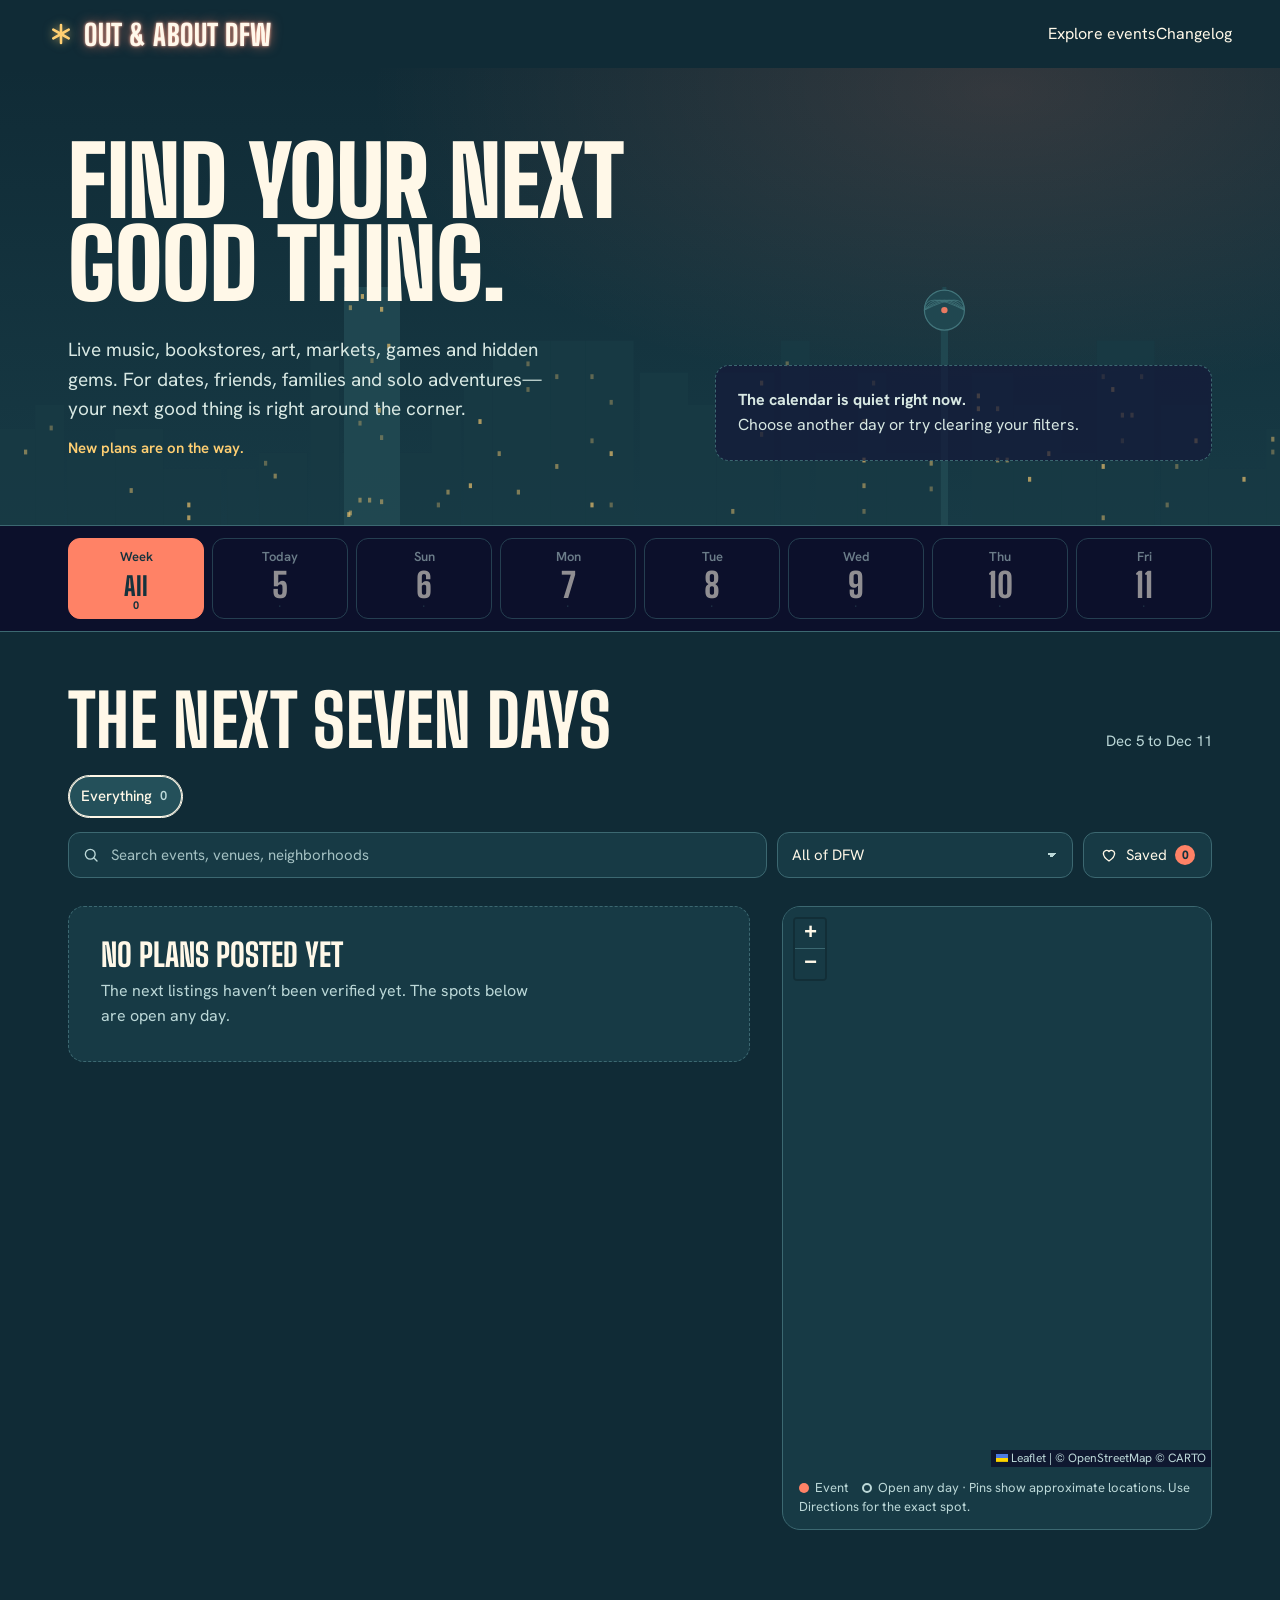
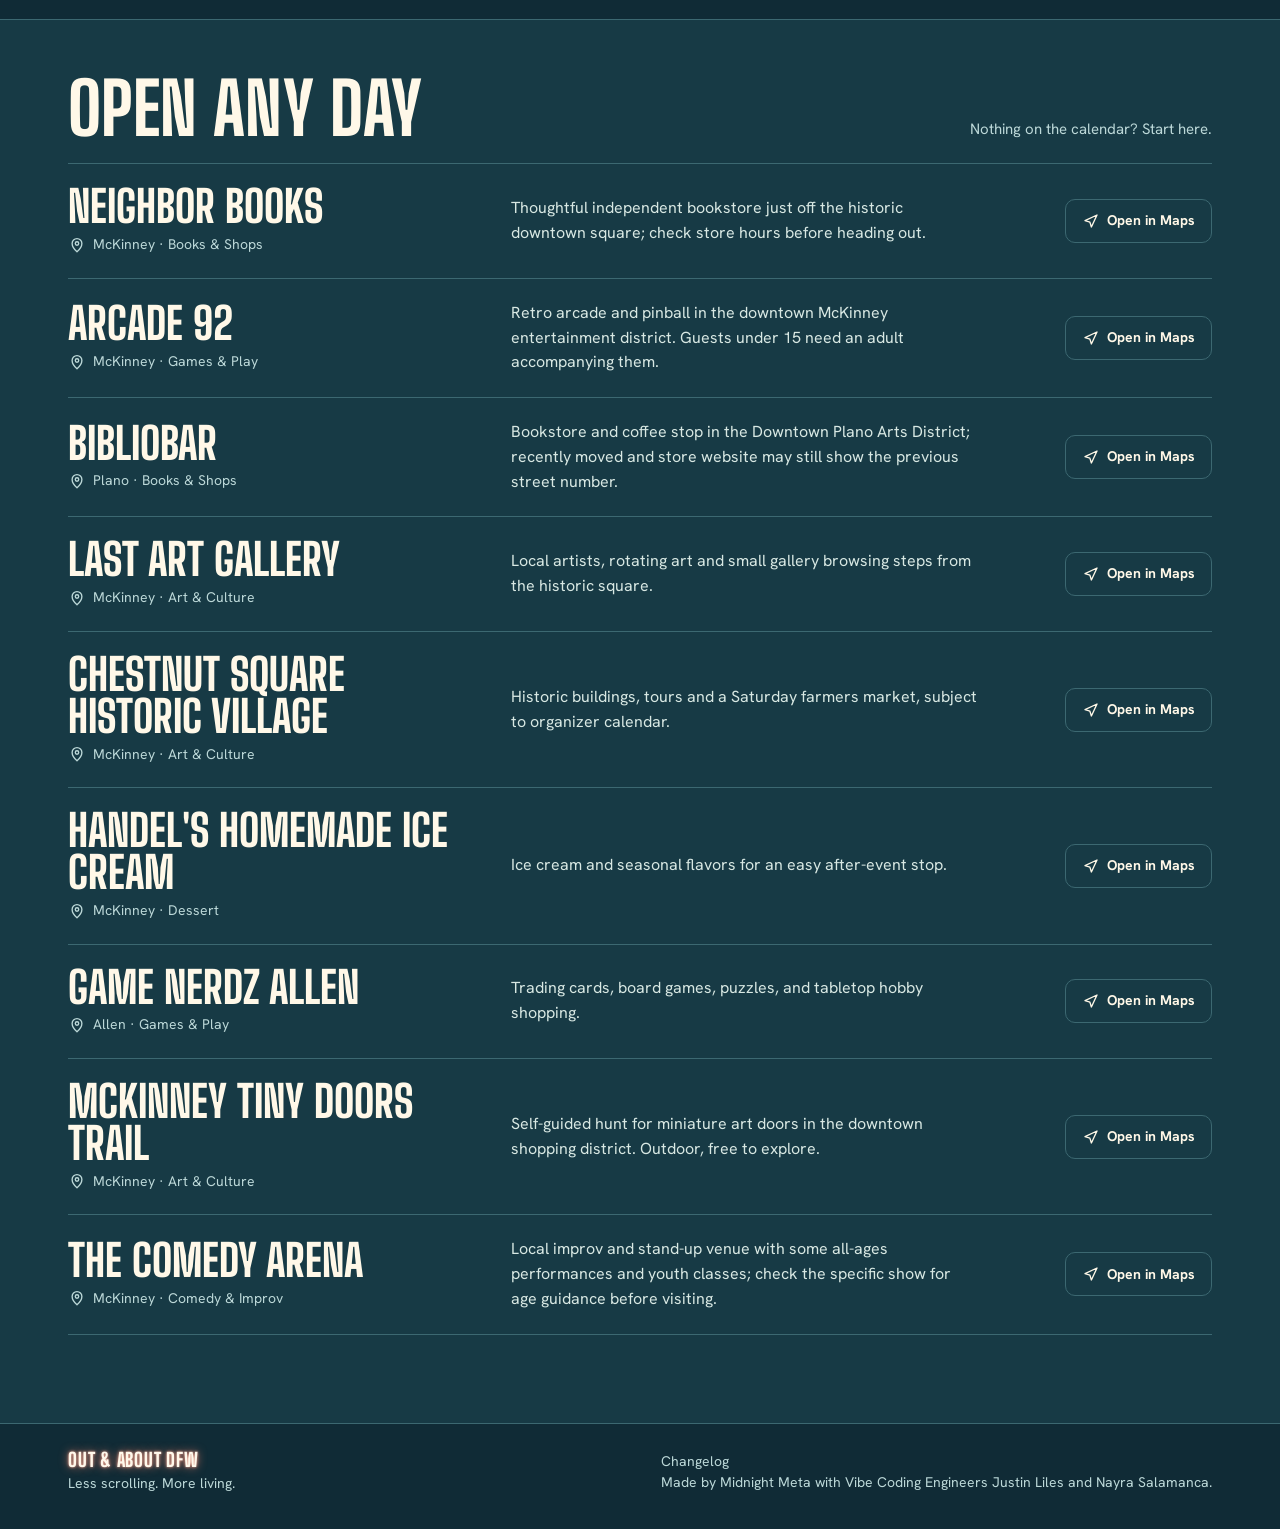
==== index.html @ 2dd5cddd "Add Changelog navigation and Midnight Meta team credits to homepage" ====
<!doctype html>
<html lang="en">
<head>
  <meta charset="utf-8">
  <meta name="viewport" content="width=device-width,initial-scale=1">
  <meta name="theme-color" content="#102B36">
  <title>Out & About DFW | Find your next good thing</title>
  <meta name="description" content="Explore live music, local art, bookstores, markets, games, festivals and hidden gems across Dallas–Fort Worth. Good plans for friends, families, couples and curious explorers.">
  <link rel="canonical" href="https://dfwdaily.midnightmeta.dev/">
  <meta property="og:type" content="website">
  <meta property="og:url" content="https://dfwdaily.midnightmeta.dev/">
  <meta property="og:title" content="Out & About DFW">
  <meta property="og:description" content="Find your next good thing. Curated local events, art, markets, music and places to explore across DFW.">
  <link rel="icon" href="assets/favicon.svg" type="image/svg+xml">
  <link rel="preload" href="fonts/big-shoulders-display-latin-wght-normal.woff2" as="font" type="font/woff2" crossorigin>
  <link rel="preload" href="fonts/hanken-grotesk-latin-wght-normal.woff2" as="font" type="font/woff2" crossorigin>
  <link rel="stylesheet" href="vendor/leaflet/leaflet.css">
  <link rel="stylesheet" href="styles.css">
</head>
<body data-view="list">

<svg width="0" height="0" style="position:absolute" aria-hidden="true" focusable="false">
  <defs>
    <symbol id="i-pin" viewBox="0 0 24 24"><path d="M12 21s-6.5-5.6-6.5-11a6.5 6.5 0 0 1 13 0c0 5.4-6.5 11-6.5 11z"/><circle cx="12" cy="10" r="2.3"/></symbol>
    <symbol id="i-clock" viewBox="0 0 24 24"><circle cx="12" cy="12" r="9"/><path d="M12 7v5l3 2"/></symbol>
    <symbol id="i-ticket" viewBox="0 0 24 24"><path d="M4 7h16v3a2 2 0 0 0 0 4v3H4v-3a2 2 0 0 0 0-4z"/><path d="M14 7.5v1.5M14 11.2v1.6M14 15v1.5"/></symbol>
    <symbol id="i-heart" viewBox="0 0 24 24"><path d="M12 20s-7.5-4.6-7.5-10.2A4.3 4.3 0 0 1 12 7.3a4.3 4.3 0 0 1 7.5 2.5C19.5 15.4 12 20 12 20z"/></symbol>
    <symbol id="i-cal" viewBox="0 0 24 24"><rect x="4" y="5" width="16" height="15" rx="2"/><path d="M4 10h16M9 3v4M15 3v4M12 13v4M10 15h4"/></symbol>
    <symbol id="i-out" viewBox="0 0 24 24"><path d="M7 17 17 7M9 7h8v8"/></symbol>
    <symbol id="i-nav" viewBox="0 0 24 24"><path d="M4 11.5 20 4l-7.5 16-2-6.5z"/></symbol>
    <symbol id="i-search" viewBox="0 0 24 24"><circle cx="11" cy="11" r="6.5"/><path d="m16 16 4 4"/></symbol>
    <symbol id="i-map" viewBox="0 0 24 24"><path d="M9 4 3 6v14l6-2 6 2 6-2V4l-6 2zM9 4v14M15 6v14"/></symbol>
    <symbol id="i-list" viewBox="0 0 24 24"><path d="M9 6h11M9 12h11M9 18h11M4.5 6h.01M4.5 12h.01M4.5 18h.01"/></symbol>
  </defs>
</svg>

<a class="skip" href="#explore">Skip to events</a>

<header class="top">
  <a class="brand" href="#top" aria-label="Out & About DFW, home">
    <svg class="brandmark" viewBox="0 0 32 32" aria-hidden="true"><g stroke="currentColor" stroke-width="3.2" stroke-linecap="round"><line x1="16" y1="16" x2="16" y2="5"/><line x1="16" y1="16" x2="25.5" y2="21.5"/><line x1="16" y1="16" x2="6.5" y2="21.5"/><line x1="16" y1="16" x2="16" y2="27"/><line x1="16" y1="16" x2="25.5" y2="10.5"/><line x1="16" y1="16" x2="6.5" y2="10.5"/></g></svg>
    <span class="neon">Out & About DFW</span>
  </a>
  <nav class="site-nav" aria-label="Site navigation"><a href="/#explore">Explore events</a><a href="/changelog.html">Changelog</a></nav>
</header>

<main id="top">
  <section class="hero" aria-labelledby="hero-title">
    <div class="skyline" aria-hidden="true"></div>
    <div class="hero-inner">
      <div class="hero-copy">
        <h1 id="hero-title">Find your next<br>good thing.</h1>
        <p class="lede">Live music, bookstores, art, markets, games and hidden gems. For dates, friends, families and solo adventures—your next good thing is right around the corner.</p>
        <p class="pulse" id="pulse" aria-live="polite"></p>
      </div>
      <div class="hero-next" id="heroNext" aria-live="polite"></div>
    </div>
  </section>

  <section id="explore" class="explore" aria-labelledby="radar-title">
    <div class="daybar" role="group" aria-label="Choose a day">
      <div class="days" id="days"></div>
    </div>

    <div class="wrap">
      <div class="heading">
        <h2 id="radar-title">The next seven days</h2>
        <p class="range" id="period"></p>
      </div>

      <div class="filters">
        <div class="chips" id="chips" role="group" aria-label="Filter by type"></div>
        <div class="filterrow">
          <label class="field search">
            <svg class="ico" aria-hidden="true"><use href="#i-search"/></svg>
            <span class="sr">Search events</span>
            <input id="search" type="search" placeholder="Search events, venues, neighborhoods" autocomplete="off">
          </label>
          <label class="field">
            <span class="sr">Area</span>
            <select id="area"><option value="all">All of DFW</option></select>
          </label>
          <button id="savedToggle" class="toggle" type="button" aria-pressed="false">
            <svg class="ico" aria-hidden="true"><use href="#i-heart"/></svg>
            Saved <span id="savedCount" class="badge" hidden></span>
          </button>
          <div class="viewswitch" role="group" aria-label="View">
            <button id="viewList" type="button" aria-pressed="true"><svg class="ico" aria-hidden="true"><use href="#i-list"/></svg>List</button>
            <button id="viewMap" type="button" aria-pressed="false"><svg class="ico" aria-hidden="true"><use href="#i-map"/></svg>Map</button>
          </div>
        </div>
      </div>

      <div class="layout">
        <div class="listcol">
          <p class="sr" id="count" role="status" aria-live="polite"></p>
          <div id="cards" class="cards" aria-busy="true">
            <div class="skeleton" aria-hidden="true"></div>
            <div class="skeleton" aria-hidden="true"></div>
            <div class="skeleton" aria-hidden="true"></div>
          </div>
          <div id="empty" class="empty" hidden></div>
        </div>

        <aside class="mapcol" id="mapPanel" aria-label="Map of event venues">
          <div class="mapcard">
            <div id="map" role="application" aria-label="Map of event venues. Event details are in the list."></div>
            <p class="mapnote"><span class="key key-event"></span>Event <span class="key key-place"></span>Open any day · Pins show approximate locations. Use Directions for the exact spot.</p>
          </div>
        </aside>
      </div>
    </div>
  </section>

  <section class="anytime" aria-labelledby="anytime-title">
    <div class="wrap">
      <div class="heading">
        <h2 id="anytime-title">Open any day</h2>
        <p class="range">Nothing on the calendar? Start here.</p>
      </div>
      <div id="places" class="places"></div>
    </div>
  </section>
</main>

<footer class="foot">
  <div class="wrap credit-footer">
    <div><a class="neon small" href="/">Out &amp; About DFW</a><p>Less scrolling. More living.</p></div>
    <div class="credit-links">
      <a href="/changelog.html">Changelog</a>
      <p>Made by <a href="https://midnightmeta.dev/" target="_blank" rel="noopener noreferrer">Midnight Meta</a> with Vibe Coding Engineers <a href="https://justinliles.com/" target="_blank" rel="noopener noreferrer">Justin Liles</a> and <a href="https://nayrasalamanca.com/" target="_blank" rel="noopener noreferrer">Nayra Salamanca</a>.</p>
    </div>
  </div>
</footer>

<noscript><p class="noscript">Out & About DFW needs JavaScript to load the event list.</p></noscript>
<script src="vendor/leaflet/leaflet.js"></script>
<script src="app.js"></script>
</body>
</html>
---- vendor/leaflet/leaflet.css ----
/* required styles */

.leaflet-pane,
.leaflet-tile,
.leaflet-marker-icon,
.leaflet-marker-shadow,
.leaflet-tile-container,
.leaflet-pane > svg,
.leaflet-pane > canvas,
.leaflet-zoom-box,
.leaflet-image-layer,
.leaflet-layer {
	position: absolute;
	left: 0;
	top: 0;
	}
.leaflet-container {
	overflow: hidden;
	}
.leaflet-tile,
.leaflet-marker-icon,
.leaflet-marker-shadow {
	-webkit-user-select: none;
	   -moz-user-select: none;
	        user-select: none;
	  -webkit-user-drag: none;
	}
/* Prevents IE11 from highlighting tiles in blue */
.leaflet-tile::selection {
	background: transparent;
}
/* Safari renders non-retina tile on retina better with this, but Chrome is worse */
.leaflet-safari .leaflet-tile {
	image-rendering: -webkit-optimize-contrast;
	}
/* hack that prevents hw layers "stretching" when loading new tiles */
.leaflet-safari .leaflet-tile-container {
	width: 1600px;
	height: 1600px;
	-webkit-transform-origin: 0 0;
	}
.leaflet-marker-icon,
.leaflet-marker-shadow {
	display: block;
	}
/* .leaflet-container svg: reset svg max-width decleration shipped in Joomla! (joomla.org) 3.x */
/* .leaflet-container img: map is broken in FF if you have max-width: 100% on tiles */
.leaflet-container .leaflet-overlay-pane svg {
	max-width: none !important;
	max-height: none !important;
	}
.leaflet-container .leaflet-marker-pane img,
.leaflet-container .leaflet-shadow-pane img,
.leaflet-container .leaflet-tile-pane img,
.leaflet-container img.leaflet-image-layer,
.leaflet-container .leaflet-tile {
	max-width: none !important;
	max-height: none !important;
	width: auto;
	padding: 0;
	}

.leaflet-container img.leaflet-tile {
	/* See: https://bugs.chromium.org/p/chromium/issues/detail?id=600120 */
	mix-blend-mode: plus-lighter;
}

.leaflet-container.leaflet-touch-zoom {
	-ms-touch-action: pan-x pan-y;
	touch-action: pan-x pan-y;
	}
.leaflet-container.leaflet-touch-drag {
	-ms-touch-action: pinch-zoom;
	/* Fallback for FF which doesn't support pinch-zoom */
	touch-action: none;
	touch-action: pinch-zoom;
}
.leaflet-container.leaflet-touch-drag.leaflet-touch-zoom {
	-ms-touch-action: none;
	touch-action: none;
}
.leaflet-container {
	-webkit-tap-highlight-color: transparent;
}
.leaflet-container a {
	-webkit-tap-highlight-color: rgba(51, 181, 229, 0.4);
}
.leaflet-tile {
	filter: inherit;
	visibility: hidden;
	}
.leaflet-tile-loaded {
	visibility: inherit;
	}
.leaflet-zoom-box {
	width: 0;
	height: 0;
	-moz-box-sizing: border-box;
	     box-sizing: border-box;
	z-index: 800;
	}
/* workaround for https://bugzilla.mozilla.org/show_bug.cgi?id=888319 */
.leaflet-overlay-pane svg {
	-moz-user-select: none;
	}

.leaflet-pane         { z-index: 400; }

.leaflet-tile-pane    { z-index: 200; }
.leaflet-overlay-pane { z-index: 400; }
.leaflet-shadow-pane  { z-index: 500; }
.leaflet-marker-pane  { z-index: 600; }
.leaflet-tooltip-pane   { z-index: 650; }
.leaflet-popup-pane   { z-index: 700; }

.leaflet-map-pane canvas { z-index: 100; }
.leaflet-map-pane svg    { z-index: 200; }

.leaflet-vml-shape {
	width: 1px;
	height: 1px;
	}
.lvml {
	behavior: url(#default#VML);
	display: inline-block;
	position: absolute;
	}


/* control positioning */

.leaflet-control {
	position: relative;
	z-index: 800;
	pointer-events: visiblePainted; /* IE 9-10 doesn't have auto */
	pointer-events: auto;
	}
.leaflet-top,
.leaflet-bottom {
	position: absolute;
	z-index: 1000;
	pointer-events: none;
	}
.leaflet-top {
	top: 0;
	}
.leaflet-right {
	right: 0;
	}
.leaflet-bottom {
	bottom: 0;
	}
.leaflet-left {
	left: 0;
	}
.leaflet-control {
	float: left;
	clear: both;
	}
.leaflet-right .leaflet-control {
	float: right;
	}
.leaflet-top .leaflet-control {
	margin-top: 10px;
	}
.leaflet-bottom .leaflet-control {
	margin-bottom: 10px;
	}
.leaflet-left .leaflet-control {
	margin-left: 10px;
	}
.leaflet-right .leaflet-control {
	margin-right: 10px;
	}


/* zoom and fade animations */

.leaflet-fade-anim .leaflet-popup {
	opacity: 0;
	-webkit-transition: opacity 0.2s linear;
	   -moz-transition: opacity 0.2s linear;
	        transition: opacity 0.2s linear;
	}
.leaflet-fade-anim .leaflet-map-pane .leaflet-popup {
	opacity: 1;
	}
.leaflet-zoom-animated {
	-webkit-transform-origin: 0 0;
	    -ms-transform-origin: 0 0;
	        transform-origin: 0 0;
	}
svg.leaflet-zoom-animated {
	will-change: transform;
}

.leaflet-zoom-anim .leaflet-zoom-animated {
	-webkit-transition: -webkit-transform 0.25s cubic-bezier(0,0,0.25,1);
	   -moz-transition:    -moz-transform 0.25s cubic-bezier(0,0,0.25,1);
	        transition:         transform 0.25s cubic-bezier(0,0,0.25,1);
	}
.leaflet-zoom-anim .leaflet-tile,
.leaflet-pan-anim .leaflet-tile {
	-webkit-transition: none;
	   -moz-transition: none;
	        transition: none;
	}

.leaflet-zoom-anim .leaflet-zoom-hide {
	visibility: hidden;
	}


/* cursors */

.leaflet-interactive {
	cursor: pointer;
	}
.leaflet-grab {
	cursor: -webkit-grab;
	cursor:    -moz-grab;
	cursor:         grab;
	}
.leaflet-crosshair,
.leaflet-crosshair .leaflet-interactive {
	cursor: crosshair;
	}
.leaflet-popup-pane,
.leaflet-control {
	cursor: auto;
	}
.leaflet-dragging .leaflet-grab,
.leaflet-dragging .leaflet-grab .leaflet-interactive,
.leaflet-dragging .leaflet-marker-draggable {
	cursor: move;
	cursor: -webkit-grabbing;
	cursor:    -moz-grabbing;
	cursor:         grabbing;
	}

/* marker & overlays interactivity */
.leaflet-marker-icon,
.leaflet-marker-shadow,
.leaflet-image-layer,
.leaflet-pane > svg path,
.leaflet-tile-container {
	pointer-events: none;
	}

.leaflet-marker-icon.leaflet-interactive,
.leaflet-image-layer.leaflet-interactive,
.leaflet-pane > svg path.leaflet-interactive,
svg.leaflet-image-layer.leaflet-interactive path {
	pointer-events: visiblePainted; /* IE 9-10 doesn't have auto */
	pointer-events: auto;
	}

/* visual tweaks */

.leaflet-container {
	background: #ddd;
	outline-offset: 1px;
	}
.leaflet-container a {
	color: #0078A8;
	}
.leaflet-zoom-box {
	border: 2px dotted #38f;
	background: rgba(255,255,255,0.5);
	}


/* general typography */
.leaflet-container {
	font-family: "Helvetica Neue", Arial, Helvetica, sans-serif;
	font-size: 12px;
	font-size: 0.75rem;
	line-height: 1.5;
	}


/* general toolbar styles */

.leaflet-bar {
	box-shadow: 0 1px 5px rgba(0,0,0,0.65);
	border-radius: 4px;
	}
.leaflet-bar a {
	background-color: #fff;
	border-bottom: 1px solid #ccc;
	width: 26px;
	height: 26px;
	line-height: 26px;
	display: block;
	text-align: center;
	text-decoration: none;
	color: black;
	}
.leaflet-bar a,
.leaflet-control-layers-toggle {
	background-position: 50% 50%;
	background-repeat: no-repeat;
	display: block;
	}
.leaflet-bar a:hover,
.leaflet-bar a:focus {
	background-color: #f4f4f4;
	}
.leaflet-bar a:first-child {
	border-top-left-radius: 4px;
	border-top-right-radius: 4px;
	}
.leaflet-bar a:last-child {
	border-bottom-left-radius: 4px;
	border-bottom-right-radius: 4px;
	border-bottom: none;
	}
.leaflet-bar a.leaflet-disabled {
	cursor: default;
	background-color: #f4f4f4;
	color: #bbb;
	}

.leaflet-touch .leaflet-bar a {
	width: 30px;
	height: 30px;
	line-height: 30px;
	}
.leaflet-touch .leaflet-bar a:first-child {
	border-top-left-radius: 2px;
	border-top-right-radius: 2px;
	}
.leaflet-touch .leaflet-bar a:last-child {
	border-bottom-left-radius: 2px;
	border-bottom-right-radius: 2px;
	}

/* zoom control */

.leaflet-control-zoom-in,
.leaflet-control-zoom-out {
	font: bold 18px 'Lucida Console', Monaco, monospace;
	text-indent: 1px;
	}

.leaflet-touch .leaflet-control-zoom-in, .leaflet-touch .leaflet-control-zoom-out  {
	font-size: 22px;
	}


/* layers control */

.leaflet-control-layers {
	box-shadow: 0 1px 5px rgba(0,0,0,0.4);
	background: #fff;
	border-radius: 5px;
	}
.leaflet-control-layers-toggle {
	background-image: url(images/layers.png);
	width: 36px;
	height: 36px;
	}
.leaflet-retina .leaflet-control-layers-toggle {
	background-image: url(images/layers-2x.png);
	background-size: 26px 26px;
	}
.leaflet-touch .leaflet-control-layers-toggle {
	width: 44px;
	height: 44px;
	}
.leaflet-control-layers .leaflet-control-layers-list,
.leaflet-control-layers-expanded .leaflet-control-layers-toggle {
	display: none;
	}
.leaflet-control-layers-expanded .leaflet-control-layers-list {
	display: block;
	position: relative;
	}
.leaflet-control-layers-expanded {
	padding: 6px 10px 6px 6px;
	color: #333;
	background: #fff;
	}
.leaflet-control-layers-scrollbar {
	overflow-y: scroll;
	overflow-x: hidden;
	padding-right: 5px;
	}
.leaflet-control-layers-selector {
	margin-top: 2px;
	position: relative;
	top: 1px;
	}
.leaflet-control-layers label {
	display: block;
	font-size: 13px;
	font-size: 1.08333em;
	}
.leaflet-control-layers-separator {
	height: 0;
	border-top: 1px solid #ddd;
	margin: 5px -10px 5px -6px;
	}

/* Default icon URLs */
.leaflet-default-icon-path { /* used only in path-guessing heuristic, see L.Icon.Default */
	background-image: url(images/marker-icon.png);
	}


/* attribution and scale controls */

.leaflet-container .leaflet-control-attribution {
	background: #fff;
	background: rgba(255, 255, 255, 0.8);
	margin: 0;
	}
.leaflet-control-attribution,
.leaflet-control-scale-line {
	padding: 0 5px;
	color: #333;
	line-height: 1.4;
	}
.leaflet-control-attribution a {
	text-decoration: none;
	}
.leaflet-control-attribution a:hover,
.leaflet-control-attribution a:focus {
	text-decoration: underline;
	}
.leaflet-attribution-flag {
	display: inline !important;
	vertical-align: baseline !important;
	width: 1em;
	height: 0.6669em;
	}
.leaflet-left .leaflet-control-scale {
	margin-left: 5px;
	}
.leaflet-bottom .leaflet-control-scale {
	margin-bottom: 5px;
	}
.leaflet-control-scale-line {
	border: 2px solid #777;
	border-top: none;
	line-height: 1.1;
	padding: 2px 5px 1px;
	white-space: nowrap;
	-moz-box-sizing: border-box;
	     box-sizing: border-box;
	background: rgba(255, 255, 255, 0.8);
	text-shadow: 1px 1px #fff;
	}
.leaflet-control-scale-line:not(:first-child) {
	border-top: 2px solid #777;
	border-bottom: none;
	margin-top: -2px;
	}
.leaflet-control-scale-line:not(:first-child):not(:last-child) {
	border-bottom: 2px solid #777;
	}

.leaflet-touch .leaflet-control-attribution,
.leaflet-touch .leaflet-control-layers,
.leaflet-touch .leaflet-bar {
	box-shadow: none;
	}
.leaflet-touch .leaflet-control-layers,
.leaflet-touch .leaflet-bar {
	border: 2px solid rgba(0,0,0,0.2);
	background-clip: padding-box;
	}


/* popup */

.leaflet-popup {
	position: absolute;
	text-align: center;
	margin-bottom: 20px;
	}
.leaflet-popup-content-wrapper {
	padding: 1px;
	text-align: left;
	border-radius: 12px;
	}
.leaflet-popup-content {
	margin: 13px 24px 13px 20px;
	line-height: 1.3;
	font-size: 13px;
	font-size: 1.08333em;
	min-height: 1px;
	}
.leaflet-popup-content p {
	margin: 17px 0;
	margin: 1.3em 0;
	}
.leaflet-popup-tip-container {
	width: 40px;
	height: 20px;
	position: absolute;
	left: 50%;
	margin-top: -1px;
	margin-left: -20px;
	overflow: hidden;
	pointer-events: none;
	}
.leaflet-popup-tip {
	width: 17px;
	height: 17px;
	padding: 1px;

	margin: -10px auto 0;
	pointer-events: auto;

	-webkit-transform: rotate(45deg);
	   -moz-transform: rotate(45deg);
	    -ms-transform: rotate(45deg);
	        transform: rotate(45deg);
	}
.leaflet-popup-content-wrapper,
.leaflet-popup-tip {
	background: white;
	color: #333;
	box-shadow: 0 3px 14px rgba(0,0,0,0.4);
	}
.leaflet-container a.leaflet-popup-close-button {
	position: absolute;
	top: 0;
	right: 0;
	border: none;
	text-align: center;
	width: 24px;
	height: 24px;
	font: 16px/24px Tahoma, Verdana, sans-serif;
	color: #757575;
	text-decoration: none;
	background: transparent;
	}
.leaflet-container a.leaflet-popup-close-button:hover,
.leaflet-container a.leaflet-popup-close-button:focus {
	color: #585858;
	}
.leaflet-popup-scrolled {
	overflow: auto;
	}

.leaflet-oldie .leaflet-popup-content-wrapper {
	-ms-zoom: 1;
	}
.leaflet-oldie .leaflet-popup-tip {
	width: 24px;
	margin: 0 auto;

	-ms-filter: "progid:DXImageTransform.Microsoft.Matrix(M11=0.70710678, M12=0.70710678, M21=-0.70710678, M22=0.70710678)";
	filter: progid:DXImageTransform.Microsoft.Matrix(M11=0.70710678, M12=0.70710678, M21=-0.70710678, M22=0.70710678);
	}

.leaflet-oldie .leaflet-control-zoom,
.leaflet-oldie .leaflet-control-layers,
.leaflet-oldie .leaflet-popup-content-wrapper,
.leaflet-oldie .leaflet-popup-tip {
	border: 1px solid #999;
	}


/* div icon */

.leaflet-div-icon {
	background: #fff;
	border: 1px solid #666;
	}


/* Tooltip */
/* Base styles for the element that has a tooltip */
.leaflet-tooltip {
	position: absolute;
	padding: 6px;
	background-color: #fff;
	border: 1px solid #fff;
	border-radius: 3px;
	color: #222;
	white-space: nowrap;
	-webkit-user-select: none;
	-moz-user-select: none;
	-ms-user-select: none;
	user-select: none;
	pointer-events: none;
	box-shadow: 0 1px 3px rgba(0,0,0,0.4);
	}
.leaflet-tooltip.leaflet-interactive {
	cursor: pointer;
	pointer-events: auto;
	}
.leaflet-tooltip-top:before,
.leaflet-tooltip-bottom:before,
.leaflet-tooltip-left:before,
.leaflet-tooltip-right:before {
	position: absolute;
	pointer-events: none;
	border: 6px solid transparent;
	background: transparent;
	content: "";
	}

/* Directions */

.leaflet-tooltip-bottom {
	margin-top: 6px;
}
.leaflet-tooltip-top {
	margin-top: -6px;
}
.leaflet-tooltip-bottom:before,
.leaflet-tooltip-top:before {
	left: 50%;
	margin-left: -6px;
	}
.leaflet-tooltip-top:before {
	bottom: 0;
	margin-bottom: -12px;
	border-top-color: #fff;
	}
.leaflet-tooltip-bottom:before {
	top: 0;
	margin-top: -12px;
	margin-left: -6px;
	border-bottom-color: #fff;
	}
.leaflet-tooltip-left {
	margin-left: -6px;
}
.leaflet-tooltip-right {
	margin-left: 6px;
}
.leaflet-tooltip-left:before,
.leaflet-tooltip-right:before {
	top: 50%;
	margin-top: -6px;
	}
.leaflet-tooltip-left:before {
	right: 0;
	margin-right: -12px;
	border-left-color: #fff;
	}
.leaflet-tooltip-right:before {
	left: 0;
	margin-left: -12px;
	border-right-color: #fff;
	}

/* Printing */

@media print {
	/* Prevent printers from removing background-images of controls. */
	.leaflet-control {
		-webkit-print-color-adjust: exact;
		print-color-adjust: exact;
		}
	}
---- styles.css ----
/* Out & About DFW
   Deep teal, sunny coral, warm cream, and ticket stubs. Fonts are self-hosted in /fonts. */

@font-face{
  font-family:"Big Shoulders Display";
  src:url("fonts/big-shoulders-display-latin-wght-normal.woff2") format("woff2");
  font-weight:100 900;font-display:swap;
}
@font-face{
  font-family:"Hanken Grotesk";
  src:url("fonts/hanken-grotesk-latin-wght-normal.woff2") format("woff2");
  font-weight:100 900;font-display:swap;
}

:root{
  --night:#102B36;
  --night-2:#173A45;
  --night-3:#24505A;
  --line:#3C6871;
  --mist:#BCD8D8;
  --text:#FFF8E8;
  --paper:#FFF9F0;
  --paper-ink:#15323D;
  --paper-mute:#49646C;

  --pink:#FF8266;
  --amber:#FFCF72;
  --c-pink:#FF8266;
  --c-amber:#FFCF72;
  --c-mint:#60D8B2;
  --c-sky:#6ECBE9;
  --c-violet:#AD9AF6;
  --c-coral:#FF9D64;

  --display:"Big Shoulders Display","Arial Narrow","Helvetica Neue Condensed",Impact,sans-serif;
  --body:"Hanken Grotesk",system-ui,-apple-system,"Segoe UI",sans-serif;

  --gutter:clamp(16px,4vw,48px);
  --max:1240px;
  --stub:104px;
  --ease:cubic-bezier(.2,.7,.2,1);
}

*{box-sizing:border-box}
html{scroll-behavior:smooth;-webkit-text-size-adjust:100%}
body{
  margin:0;background:var(--night);color:var(--text);
  font:400 16px/1.55 var(--body);
  -webkit-font-smoothing:antialiased;
}
a{color:inherit;text-decoration:none}
button,input,select{font:inherit;color:inherit}
button{cursor:pointer}
h1,h2,h3,p{margin:0}
.sr{position:absolute;width:1px;height:1px;overflow:hidden;clip:rect(0 0 0 0);white-space:nowrap}
.ico{width:18px;height:18px;flex:none;fill:none;stroke:currentColor;stroke-width:1.8;stroke-linecap:round;stroke-linejoin:round}
.wrap{width:min(100%,var(--max));margin-inline:auto;padding-inline:var(--gutter)}

:focus-visible{outline:3px solid var(--amber);outline-offset:3px;border-radius:6px}

.skip{position:absolute;left:12px;top:-60px;background:var(--amber);color:var(--paper-ink);padding:10px 16px;border-radius:8px;font-weight:700;z-index:50}
.skip:focus{top:12px}

/* ---------- Warm illuminated wordmark ---------- */
.neon{
  font-family:var(--display);font-weight:800;font-size:26px;letter-spacing:.04em;text-transform:uppercase;line-height:1;
  color:#FFF8EB;
  text-shadow:0 0 4px #ffb19b,0 0 14px var(--pink),0 0 32px rgba(255,130,102,.65);
}
.neon.small{font-size:19px;text-shadow:0 0 3px #ffb19b,0 0 10px rgba(255,130,102,.8)}

.top{
  display:flex;align-items:center;justify-content:space-between;gap:16px;
  height:68px;padding-inline:var(--gutter);
  position:relative;z-index:5;
}
.brand{display:inline-flex;align-items:center;gap:10px}
.brandmark{width:26px;height:26px;color:var(--pink);filter:drop-shadow(0 0 6px rgba(255,130,102,.8))}
.topnote{color:var(--mist);font-size:14px}

/* The single orchestrated moment: the sign switches on once */
@media (prefers-reduced-motion:no-preference){
  .top .neon{animation:signon 1.5s steps(1,end) .2s both}
  .top .brandmark{animation:signon 1.5s steps(1,end) .2s both}
}
@keyframes signon{
  0%{opacity:.15;text-shadow:none}
  12%{opacity:1}
  18%{opacity:.2;text-shadow:none}
  30%{opacity:1}
  36%{opacity:.35;text-shadow:none}
  58%{opacity:1}
  100%{opacity:1}
}

/* ---------- Hero ---------- */
.hero{
  position:relative;overflow:hidden;
  padding:clamp(28px,6vw,72px) 0 clamp(36px,6vw,64px);
  background:
    radial-gradient(900px 420px at 82% 8%,rgba(255,130,102,.16),transparent 70%),
    linear-gradient(180deg,var(--night) 0%,#173A45 100%);
}
.skyline{
  position:absolute;inset:auto 0 0 0;height:min(52%,300px);
  background:url("assets/skyline.svg") center bottom/cover no-repeat;
  opacity:.9;pointer-events:none;
}
.hero-inner{
  position:relative;width:min(100%,var(--max));margin-inline:auto;padding-inline:var(--gutter);
  display:grid;grid-template-columns:minmax(0,1.2fr) minmax(0,1fr);gap:clamp(24px,4vw,56px);align-items:end;
}
h1{
  font-family:var(--display);font-weight:900;text-transform:uppercase;
  font-size:clamp(64px,8vw,96px);line-height:.86;white-space:nowrap;letter-spacing:-.005em;
  color:var(--text);
}
.lede{margin-top:clamp(18px,3vw,30px);max-width:46ch;font-size:clamp(17px,1.6vw,19px);color:#D8E8E3}
.pulse{margin-top:14px;color:var(--amber);font-weight:600;font-size:15px;min-height:1.5em}

.hero-next{position:relative}
.nexthead{display:flex;align-items:baseline;justify-content:space-between;gap:12px;margin-bottom:10px;color:var(--text)}
.nexthead strong{font-family:var(--display);font-size:24px;font-weight:800;letter-spacing:.03em;text-transform:uppercase}
.nexthead span{color:var(--amber);font-weight:600;font-size:15px}
.quiet{color:#D8E8E3;border:1px dashed var(--line);border-radius:14px;padding:22px;background:rgba(21,24,56,.7)}
.quiet a{color:var(--amber);font-weight:700;text-decoration:underline;text-underline-offset:3px}

/* ---------- Day bar ---------- */
.daybar{
  position:sticky;top:0;z-index:20;
  background:rgba(13,15,43,.92);backdrop-filter:blur(10px);-webkit-backdrop-filter:blur(10px);
  border-block:1px solid var(--line);
}
.days{
  display:flex;gap:8px;overflow-x:auto;scroll-snap-type:x proximity;scrollbar-width:none;
  width:min(100%,var(--max));margin-inline:auto;padding:12px var(--gutter);
}
.days::-webkit-scrollbar{display:none}
.day{
  flex:1 0 74px;scroll-snap-align:start;
  display:flex;flex-direction:column;align-items:center;gap:2px;
  padding:8px 6px 9px;border-radius:12px;background:transparent;border:1px solid var(--line);color:var(--mist);
  transition:background .15s,border-color .15s,color .15s;
}
.day .dow{font-size:13px;font-weight:600}
.day .num{font-family:var(--display);font-size:34px;line-height:.95;font-weight:800;color:var(--text)}
.day .dots{display:flex;gap:3px;height:6px;align-items:center}
.day .dots i{width:6px;height:6px;border-radius:50%;background:var(--pink)}
.day .dots em{font-style:normal;font-size:11px;font-weight:700;color:var(--pink);line-height:1}
.day .none{font-size:11px;line-height:6px;color:var(--line)}
.day.all .num{font-size:26px;margin-top:5px;margin-bottom:2px}
.day:hover{border-color:var(--mist)}
.day[aria-pressed="true"]{background:var(--pink);border-color:var(--pink);color:var(--paper-ink)}
.day[aria-pressed="true"] .num,.day[aria-pressed="true"] .dow{color:var(--paper-ink)}
.day[aria-pressed="true"] .dots i{background:var(--paper-ink)}
.day[aria-pressed="true"] .dots em{color:var(--paper-ink)}
.day.empty-day:not([aria-pressed="true"]){opacity:.55}

/* ---------- Explore ---------- */
.explore{padding-bottom:clamp(48px,7vw,96px)}
.heading{display:flex;align-items:flex-end;justify-content:space-between;gap:16px;flex-wrap:wrap;padding-top:clamp(32px,5vw,56px);margin-bottom:22px}
h2{font-family:var(--display);font-weight:800;text-transform:uppercase;font-size:clamp(40px,6vw,72px);line-height:.9;letter-spacing:.005em}
.range{color:var(--mist);font-size:15px}

.filters{display:grid;gap:12px;margin-bottom:28px}
.chips{display:flex;gap:8px;overflow-x:auto;scrollbar-width:none;padding-bottom:2px}
.chips::-webkit-scrollbar{display:none}
.chip{
  flex:none;display:inline-flex;align-items:center;gap:8px;
  padding:9px 15px 9px 12px;border-radius:99px;border:1px solid var(--line);background:transparent;color:var(--text);font-size:15px;font-weight:500;
  transition:background .15s,border-color .15s;
}
.chip i{width:10px;height:10px;border-radius:50%;background:var(--dot,var(--mist))}
.chip small{color:var(--mist);font-size:13px;font-weight:600}
.chip:hover{border-color:var(--mist)}
.chip[aria-pressed="true"]{background:var(--night-3);border-color:var(--dot,var(--text));box-shadow:inset 0 0 0 1px var(--dot,var(--text))}

.filterrow{display:flex;flex-wrap:wrap;gap:10px}
.field{position:relative;display:flex;align-items:center;flex:1 1 150px}
.field.search{flex:3 1 260px}
.field .ico{position:absolute;left:14px;color:var(--mist);pointer-events:none}
.field input,.field select,.toggle,.viewswitch button{
  height:46px;border-radius:12px;border:1px solid var(--line);background:var(--night-2);font-size:15px;
}
.field input{width:100%;padding:0 14px 0 42px}
.field input::placeholder{color:var(--mist);opacity:.85}
.field select{width:100%;padding:0 14px;appearance:none;-webkit-appearance:none;
  background-image:linear-gradient(45deg,transparent 50%,var(--mist) 50%),linear-gradient(135deg,var(--mist) 50%,transparent 50%);
  background-position:calc(100% - 20px) 20px,calc(100% - 15px) 20px;background-size:5px 5px;background-repeat:no-repeat;padding-right:36px}
.field select option{background:var(--night-2);color:var(--text)}
.toggle{display:inline-flex;align-items:center;gap:8px;padding:0 16px}
.toggle[aria-pressed="true"]{border-color:var(--pink);color:var(--pink)}
.toggle[aria-pressed="true"] .ico{fill:var(--pink)}
.badge{min-width:20px;height:20px;padding:0 6px;border-radius:99px;background:var(--pink);color:var(--paper-ink);font-size:12px;font-weight:800;display:inline-grid;place-items:center}
.viewswitch{display:none;border-radius:12px}
.viewswitch button{display:inline-flex;align-items:center;justify-content:center;gap:7px;flex:1;border-radius:0;border-left-width:0;padding:0 16px}
.viewswitch button:first-child{border-radius:12px 0 0 12px;border-left-width:1px}
.viewswitch button:last-child{border-radius:0 12px 12px 0}
.viewswitch button[aria-pressed="true"]{background:var(--text);color:var(--paper-ink);border-color:var(--text)}
.field input:hover,.field select:hover,.toggle:hover{border-color:var(--mist)}

.layout{display:grid;grid-template-columns:minmax(0,1fr) minmax(320px,430px);gap:32px;align-items:start}
.cards{display:grid;gap:14px}

/* Day groups */
.group{display:grid;gap:14px}
.group + .group{margin-top:24px}
.grouphead{display:flex;align-items:baseline;gap:12px;padding-top:6px}
.grouphead h3{font-family:var(--display);font-weight:800;font-size:28px;text-transform:uppercase;letter-spacing:.02em;line-height:1}
.grouphead span{color:var(--mist);font-size:14px}

/* ---------- Ticket ---------- */
.ticket{
  --cat:var(--c-pink);
  position:relative;display:grid;grid-template-columns:var(--stub) minmax(0,1fr);
  background:var(--paper);color:var(--paper-ink);border-radius:16px;
  transition:transform .2s var(--ease),box-shadow .2s;
}
.ticket::before,.ticket::after{
  content:"";position:absolute;left:calc(var(--stub) - 10px);width:20px;height:20px;border-radius:50%;background:var(--night);z-index:2;
}
.ticket::before{top:-10px}
.ticket::after{bottom:-10px}
.hero-next .ticket::before,.hero-next .ticket::after{background:#173A45}
.stub{
  background:var(--cat);border-radius:16px 0 0 16px;
  display:flex;flex-direction:column;align-items:center;justify-content:center;text-align:center;gap:2px;padding:16px 8px;
}
.stub .mon{font-weight:700;font-size:15px}
.stub .dnum{font-family:var(--display);font-weight:900;font-size:68px;line-height:.82;letter-spacing:-.01em}
.stub .wd{font-weight:700;font-size:14px}
.stub .thru{font-weight:700;font-size:13px;line-height:1.1}
.tbody{
  position:relative;padding:18px 20px 18px 24px;display:grid;gap:8px;align-content:start;
  border-left:2px dashed rgba(20,22,58,.28);margin-left:-1px;
}
.cat{display:flex;align-items:center;flex-wrap:wrap;gap:8px 12px;font-size:14px;font-weight:700;padding-right:46px}
.cat i{width:10px;height:10px;border-radius:50%;background:var(--cat);box-shadow:0 0 0 2px var(--paper),0 0 0 3px rgba(20,22,58,.3)}
.pick{background:var(--amber);color:var(--paper-ink);border-radius:99px;padding:2px 9px;font-size:12px;font-weight:800}
.ticket h3{font-family:var(--display);font-weight:800;text-transform:uppercase;font-size:clamp(28px,3.4vw,38px);line-height:.95;letter-spacing:.005em}
.meta{display:grid;gap:3px;font-size:15px;font-weight:500;margin-top:2px}
.meta p{display:flex;align-items:flex-start;gap:8px}
.meta .ico{margin-top:2px;color:var(--paper-mute)}
.desc{color:var(--paper-mute);font-size:15px;max-width:58ch}
.actions{display:flex;flex-wrap:wrap;align-items:center;gap:8px;margin-top:8px}
.btn{
  display:inline-flex;align-items:center;gap:7px;min-height:42px;padding:0 14px;border-radius:10px;
  font-size:14px;font-weight:700;background:transparent;border:1.5px solid rgba(20,22,58,.28);color:var(--paper-ink);
  transition:background .15s,border-color .15s;
}
.btn:hover{border-color:var(--paper-ink)}
.btn.primary{background:var(--paper-ink);color:var(--paper);border-color:var(--paper-ink)}
.btn.primary:hover{background:#284B53}
.save{
  position:absolute;top:10px;right:10px;width:44px;height:44px;border-radius:50%;
  display:grid;place-items:center;background:transparent;border:0;color:var(--paper-ink);
}
.save .ico{width:23px;height:23px}
.save:hover{background:rgba(20,22,58,.08)}
.save[aria-pressed="true"]{color:var(--pink)}
.save[aria-pressed="true"] .ico{fill:var(--pink)}
.ticket.is-active{box-shadow:0 0 0 3px var(--amber),0 10px 40px rgba(255,207,114,.25)}
.ticket:focus-within{box-shadow:0 0 0 2px rgba(255,207,114,.5)}

.ticket.big h3{font-size:clamp(34px,4vw,48px)}
.ticket.big .desc{display:-webkit-box;-webkit-line-clamp:2;-webkit-box-orient:vertical;overflow:hidden}

.skeleton{height:170px;border-radius:16px;background:linear-gradient(90deg,var(--night-2),var(--night-3),var(--night-2));background-size:200% 100%}
@media (prefers-reduced-motion:no-preference){.skeleton{animation:shimmer 1.4s linear infinite}}
@keyframes shimmer{to{background-position:-200% 0}}

/* ---------- Empty ---------- */
.empty{border:1px dashed var(--line);border-radius:16px;padding:32px;background:var(--night-2)}
.empty h3{font-family:var(--display);font-size:32px;font-weight:800;text-transform:uppercase;line-height:1}
.empty p{color:var(--mist);margin-top:8px;max-width:50ch}
.empty .btn{margin-top:16px;border-color:var(--mist);color:var(--text)}
.empty .btn:hover{border-color:var(--text)}

/* ---------- Map ---------- */
.mapcol{position:sticky;top:112px}
.mapcard{background:var(--night-2);border:1px solid var(--line);border-radius:18px;overflow:hidden}
#map{height:min(560px,calc(100vh - 220px));min-height:360px;background:#173A45}
.mapnote{padding:12px 16px;color:var(--mist);font-size:13px;line-height:1.45}
.key{display:inline-block;width:10px;height:10px;border-radius:50%;margin-right:6px;vertical-align:-1px}
.key-event{background:var(--pink)}
.key-place{border:2px solid var(--mist);margin-left:10px}

.pinwrap{position:relative;width:28px;height:28px}
.pin{
  position:absolute;inset:4px;border-radius:50%;background:var(--pc,var(--pink));border:3px solid var(--night);
  box-shadow:0 0 0 2px var(--pc,var(--pink)),0 0 14px var(--pc,var(--pink));
  transition:transform .15s var(--ease);
}
.pin.is-active{transform:scale(1.55);z-index:10}
.placepin{position:absolute;inset:9px;border-radius:50%;border:2px solid var(--mist);background:var(--night)}
.leaflet-container{font-family:var(--body);background:#173A45}
.leaflet-popup-content-wrapper,.leaflet-popup-tip{background:var(--paper);color:var(--paper-ink);border-radius:12px}
.leaflet-popup-content{margin:12px 14px;line-height:1.4;font-size:14px}
.leaflet-popup-content strong{font-family:var(--display);font-size:20px;text-transform:uppercase;line-height:1}
.leaflet-popup-content a{color:var(--paper-ink);font-weight:700;text-decoration:underline;text-underline-offset:3px}
.leaflet-container a.leaflet-popup-close-button{color:var(--paper-ink)}
.leaflet-control-attribution{background:rgba(13,15,43,.8)!important;color:var(--mist)!important}
.leaflet-control-attribution a{color:var(--mist)!important}
.leaflet-bar a{background:var(--night-2);color:var(--text);border-color:var(--line)}

/* ---------- Anytime ---------- */
.anytime{background:var(--night-2);border-top:1px solid var(--line);padding-bottom:clamp(48px,7vw,88px)}
.places{display:grid}
.place{
  display:grid;grid-template-columns:minmax(0,1.1fr) minmax(0,1.4fr) auto;gap:8px 32px;align-items:center;
  padding:22px 0;border-top:1px solid var(--line);
}
.place:last-child{border-bottom:1px solid var(--line)}
.place h3{font-family:var(--display);font-weight:800;font-size:clamp(30px,4vw,44px);text-transform:uppercase;line-height:.95}
.place .where{display:flex;align-items:center;gap:7px;margin-top:6px;color:var(--mist);font-size:14px}
.place p.d{color:#D8E8E3;max-width:52ch}
.place a.go{display:inline-flex;align-items:center;gap:7px;min-height:44px;padding:0 16px;border-radius:10px;border:1.5px solid var(--line);font-weight:700;font-size:14px;white-space:nowrap}
.place a.go:hover{border-color:var(--text)}

/* ---------- Footer ---------- */
.foot{border-top:1px solid var(--line);padding:26px 0 34px;color:var(--mist);font-size:14px}
.foot .wrap{display:flex;justify-content:space-between;align-items:center;gap:12px 24px;flex-wrap:wrap}
.noscript{padding:20px var(--gutter);color:var(--amber)}

/* ---------- Responsive ---------- */
@media (max-width:980px){
  .hero-inner{grid-template-columns:1fr;align-items:start}
  .layout{grid-template-columns:1fr}
  .viewswitch{display:flex;flex:1 1 150px}
  .mapcol{position:static;display:none}
  body[data-view="map"] .mapcol{display:block}
  body[data-view="map"] .listcol{display:none}
  #map{height:62vh}
}
@media (max-width:640px){
  h1{font-size:clamp(52px,15.5vw,84px)}
  :root{--stub:84px}
  .topnote{display:none}
  .stub .dnum{font-size:54px}
  .tbody{padding:16px 14px 14px 16px}
  .ticket h3{font-size:28px}
  .place{grid-template-columns:1fr;gap:10px}
  .place a.go{justify-self:start}
  .day{flex-basis:66px}
  .skyline{height:42%}
}
@media (prefers-reduced-motion:reduce){
  html{scroll-behavior:auto}
  *{transition:none!important}
}

/* Out & About DFW brand refresh: daylight-friendly accent colors, mobile wordmark */
.top .brand .neon{font-size:clamp(20px,2.5vw,29px);letter-spacing:.018em;color:#FFF8EB;text-shadow:0 0 3px #ffb19b,0 0 12px rgba(255,130,102,.65)}
.brandmark{color:var(--amber);filter:drop-shadow(0 0 5px rgba(255,207,114,.6))}
.hero{background:radial-gradient(900px 440px at 78% 5%,rgba(255,130,102,.15),transparent 70%),linear-gradient(180deg,var(--night) 0%,var(--night-2) 100%)}
@media(max-width:620px){.top .brand .neon{font-size:21px}.topnote{display:none}.hero h1{white-space:normal}}
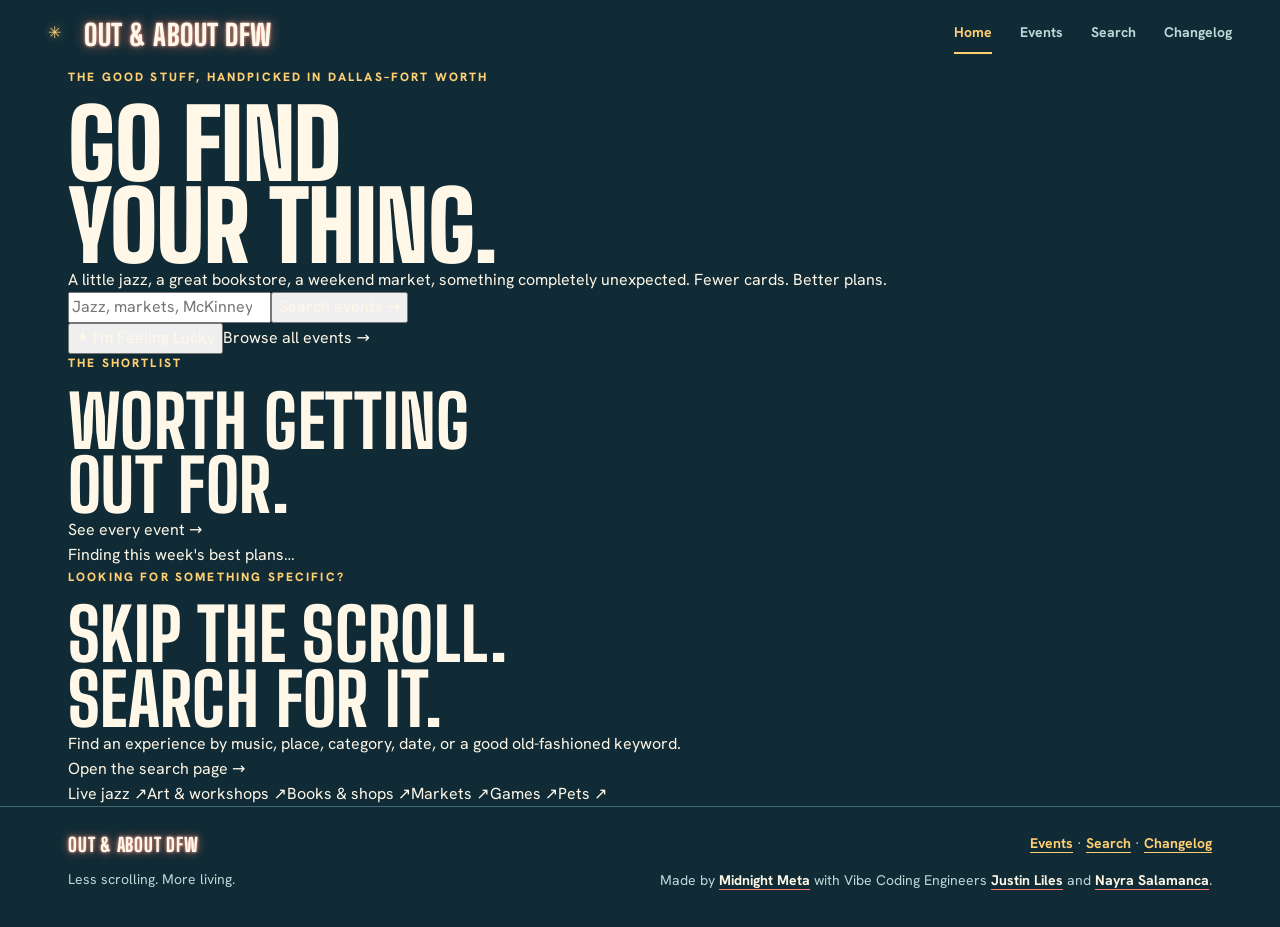
==== commit a96f7e65: "Replace endless-scroll homepage with curated shortlist and lucky discovery" ====
--- a/index.html
+++ b/index.html
@@ -1,140 +1,24 @@
-<!doctype html>
-<html lang="en">
-<head>
-  <meta charset="utf-8">
-  <meta name="viewport" content="width=device-width,initial-scale=1">
-  <meta name="theme-color" content="#102B36">
-  <title>Out & About DFW | Find your next good thing</title>
-  <meta name="description" content="Explore live music, local art, bookstores, markets, games, festivals and hidden gems across Dallas–Fort Worth. Good plans for friends, families, couples and curious explorers.">
-  <link rel="canonical" href="https://dfwdaily.midnightmeta.dev/">
-  <meta property="og:type" content="website">
-  <meta property="og:url" content="https://dfwdaily.midnightmeta.dev/">
-  <meta property="og:title" content="Out & About DFW">
-  <meta property="og:description" content="Find your next good thing. Curated local events, art, markets, music and places to explore across DFW.">
-  <link rel="icon" href="assets/favicon.svg" type="image/svg+xml">
-  <link rel="preload" href="fonts/big-shoulders-display-latin-wght-normal.woff2" as="font" type="font/woff2" crossorigin>
-  <link rel="preload" href="fonts/hanken-grotesk-latin-wght-normal.woff2" as="font" type="font/woff2" crossorigin>
-  <link rel="stylesheet" href="vendor/leaflet/leaflet.css">
-  <link rel="stylesheet" href="styles.css">
-</head>
-<body data-view="list">
-
-<svg width="0" height="0" style="position:absolute" aria-hidden="true" focusable="false">
-  <defs>
-    <symbol id="i-pin" viewBox="0 0 24 24"><path d="M12 21s-6.5-5.6-6.5-11a6.5 6.5 0 0 1 13 0c0 5.4-6.5 11-6.5 11z"/><circle cx="12" cy="10" r="2.3"/></symbol>
-    <symbol id="i-clock" viewBox="0 0 24 24"><circle cx="12" cy="12" r="9"/><path d="M12 7v5l3 2"/></symbol>
-    <symbol id="i-ticket" viewBox="0 0 24 24"><path d="M4 7h16v3a2 2 0 0 0 0 4v3H4v-3a2 2 0 0 0 0-4z"/><path d="M14 7.5v1.5M14 11.2v1.6M14 15v1.5"/></symbol>
-    <symbol id="i-heart" viewBox="0 0 24 24"><path d="M12 20s-7.5-4.6-7.5-10.2A4.3 4.3 0 0 1 12 7.3a4.3 4.3 0 0 1 7.5 2.5C19.5 15.4 12 20 12 20z"/></symbol>
-    <symbol id="i-cal" viewBox="0 0 24 24"><rect x="4" y="5" width="16" height="15" rx="2"/><path d="M4 10h16M9 3v4M15 3v4M12 13v4M10 15h4"/></symbol>
-    <symbol id="i-out" viewBox="0 0 24 24"><path d="M7 17 17 7M9 7h8v8"/></symbol>
-    <symbol id="i-nav" viewBox="0 0 24 24"><path d="M4 11.5 20 4l-7.5 16-2-6.5z"/></symbol>
-    <symbol id="i-search" viewBox="0 0 24 24"><circle cx="11" cy="11" r="6.5"/><path d="m16 16 4 4"/></symbol>
-    <symbol id="i-map" viewBox="0 0 24 24"><path d="M9 4 3 6v14l6-2 6 2 6-2V4l-6 2zM9 4v14M15 6v14"/></symbol>
-    <symbol id="i-list" viewBox="0 0 24 24"><path d="M9 6h11M9 12h11M9 18h11M4.5 6h.01M4.5 12h.01M4.5 18h.01"/></symbol>
-  </defs>
-</svg>
-
-<a class="skip" href="#explore">Skip to events</a>
-
-<header class="top">
-  <a class="brand" href="#top" aria-label="Out & About DFW, home">
-    <svg class="brandmark" viewBox="0 0 32 32" aria-hidden="true"><g stroke="currentColor" stroke-width="3.2" stroke-linecap="round"><line x1="16" y1="16" x2="16" y2="5"/><line x1="16" y1="16" x2="25.5" y2="21.5"/><line x1="16" y1="16" x2="6.5" y2="21.5"/><line x1="16" y1="16" x2="16" y2="27"/><line x1="16" y1="16" x2="25.5" y2="10.5"/><line x1="16" y1="16" x2="6.5" y2="10.5"/></g></svg>
-    <span class="neon">Out & About DFW</span>
-  </a>
-  <nav class="site-nav" aria-label="Site navigation"><a href="/#explore">Explore events</a><a href="/changelog.html">Changelog</a></nav>
-</header>
-
-<main id="top">
-  <section class="hero" aria-labelledby="hero-title">
-    <div class="skyline" aria-hidden="true"></div>
-    <div class="hero-inner">
-      <div class="hero-copy">
-        <h1 id="hero-title">Find your next<br>good thing.</h1>
-        <p class="lede">Live music, bookstores, art, markets, games and hidden gems. For dates, friends, families and solo adventures—your next good thing is right around the corner.</p>
-        <p class="pulse" id="pulse" aria-live="polite"></p>
-      </div>
-      <div class="hero-next" id="heroNext" aria-live="polite"></div>
-    </div>
-  </section>
-
-  <section id="explore" class="explore" aria-labelledby="radar-title">
-    <div class="daybar" role="group" aria-label="Choose a day">
-      <div class="days" id="days"></div>
-    </div>
-
-    <div class="wrap">
-      <div class="heading">
-        <h2 id="radar-title">The next seven days</h2>
-        <p class="range" id="period"></p>
-      </div>
-
-      <div class="filters">
-        <div class="chips" id="chips" role="group" aria-label="Filter by type"></div>
-        <div class="filterrow">
-          <label class="field search">
-            <svg class="ico" aria-hidden="true"><use href="#i-search"/></svg>
-            <span class="sr">Search events</span>
-            <input id="search" type="search" placeholder="Search events, venues, neighborhoods" autocomplete="off">
-          </label>
-          <label class="field">
-            <span class="sr">Area</span>
-            <select id="area"><option value="all">All of DFW</option></select>
-          </label>
-          <button id="savedToggle" class="toggle" type="button" aria-pressed="false">
-            <svg class="ico" aria-hidden="true"><use href="#i-heart"/></svg>
-            Saved <span id="savedCount" class="badge" hidden></span>
-          </button>
-          <div class="viewswitch" role="group" aria-label="View">
-            <button id="viewList" type="button" aria-pressed="true"><svg class="ico" aria-hidden="true"><use href="#i-list"/></svg>List</button>
-            <button id="viewMap" type="button" aria-pressed="false"><svg class="ico" aria-hidden="true"><use href="#i-map"/></svg>Map</button>
-          </div>
-        </div>
-      </div>
-
-      <div class="layout">
-        <div class="listcol">
-          <p class="sr" id="count" role="status" aria-live="polite"></p>
-          <div id="cards" class="cards" aria-busy="true">
-            <div class="skeleton" aria-hidden="true"></div>
-            <div class="skeleton" aria-hidden="true"></div>
-            <div class="skeleton" aria-hidden="true"></div>
-          </div>
-          <div id="empty" class="empty" hidden></div>
-        </div>
-
-        <aside class="mapcol" id="mapPanel" aria-label="Map of event venues">
-          <div class="mapcard">
-            <div id="map" role="application" aria-label="Map of event venues. Event details are in the list."></div>
-            <p class="mapnote"><span class="key key-event"></span>Event <span class="key key-place"></span>Open any day · Pins show approximate locations. Use Directions for the exact spot.</p>
-          </div>
-        </aside>
-      </div>
-    </div>
-  </section>
-
-  <section class="anytime" aria-labelledby="anytime-title">
-    <div class="wrap">
-      <div class="heading">
-        <h2 id="anytime-title">Open any day</h2>
-        <p class="range">Nothing on the calendar? Start here.</p>
-      </div>
-      <div id="places" class="places"></div>
-    </div>
-  </section>
+<!doctype html><html lang="en"><head><meta charset="utf-8"><meta name="viewport" content="width=device-width,initial-scale=1">
+<meta name="theme-color" content="#102B36"><title>Out & About DFW | Find Your Next Good Thing</title>
+<meta name="description" content="The best music, markets, art and unexpected outings around DFW. Curated picks and an easy way to find your next plan.">
+<link rel="canonical" href="https://dfwdaily.midnightmeta.dev/"><meta property="og:title" content="Out & About DFW"><meta property="og:url" content="https://dfwdaily.midnightmeta.dev/">
+<link rel="icon" href="assets/favicon.svg" type="image/svg+xml">
+<link rel="stylesheet" href="styles.css"></head>
+<body class="compact-home">
+<a class="skip" href="#home-picks">Skip to the picks</a>
+<header class="top"><a class="brand" href="/" aria-label="Out & About DFW home"><span class="brandmark">✳</span><span class="neon">Out & About DFW</span></a>
+<nav class="site-nav" aria-label="Site navigation"><a href="/" aria-current="page">Home</a><a href="/events.html">Events</a><a href="/search.html">Search</a><a href="/changelog.html">Changelog</a></nav></header>
+<main>
+<section class="home-hero"><div class="wrap">
+<p class="change-eyebrow">THE GOOD STUFF, HANDPICKED IN DALLAS–FORT WORTH</p>
+<h1>GO FIND<br><span>YOUR THING.</span></h1>
+<p class="home-lede">A little jazz, a great bookstore, a weekend market, something completely unexpected. Fewer cards. Better plans.</p>
+<form class="hero-search" action="/search.html" method="get" role="search"><label class="sr" for="home-query">Search DFW experiences</label><input id="home-query" type="search" name="q" placeholder="Jazz, markets, McKinney, pottery..." autocomplete="off"><button type="submit">Search events →</button></form>
+<div class="hero-quick"><button type="button" id="lucky" class="home-button lucky">✦ I'm Feeling Lucky</button><a class="home-button" href="/events.html">Browse all events →</a></div>
+<div id="lucky-result" class="lucky-result" hidden aria-live="polite"></div>
+</div></section>
+<section class="wrap home-section" id="home-picks"><div class="home-heading"><div><p class="change-eyebrow">THE SHORTLIST</p><h2>Worth getting<br>out for.</h2></div><a href="/events.html">See every event →</a></div><p id="home-status" class="home-muted">Finding this week's best plans…</p><div id="home-cards" class="home-grid"></div></section>
+<section class="wrap home-section home-explore"><div><p class="change-eyebrow">LOOKING FOR SOMETHING SPECIFIC?</p><h2>Skip the scroll.<br>Search for it.</h2><p>Find an experience by music, place, category, date, or a good old-fashioned keyword.</p><a class="home-button primary" href="/search.html">Open the search page →</a></div><div class="home-tags"><a href="/search.html?q=jazz">Live jazz ↗</a><a href="/search.html?q=art">Art &amp; workshops ↗</a><a href="/search.html?q=book">Books &amp; shops ↗</a><a href="/search.html?q=market">Markets ↗</a><a href="/search.html?q=game">Games ↗</a><a href="/search.html?q=pet">Pets ↗</a></div></section>
 </main>
-
-<footer class="foot">
-  <div class="wrap credit-footer">
-    <div><a class="neon small" href="/">Out &amp; About DFW</a><p>Less scrolling. More living.</p></div>
-    <div class="credit-links">
-      <a href="/changelog.html">Changelog</a>
-      <p>Made by <a href="https://midnightmeta.dev/" target="_blank" rel="noopener noreferrer">Midnight Meta</a> with Vibe Coding Engineers <a href="https://justinliles.com/" target="_blank" rel="noopener noreferrer">Justin Liles</a> and <a href="https://nayrasalamanca.com/" target="_blank" rel="noopener noreferrer">Nayra Salamanca</a>.</p>
-    </div>
-  </div>
-</footer>
-
-<noscript><p class="noscript">Out & About DFW needs JavaScript to load the event list.</p></noscript>
-<script src="vendor/leaflet/leaflet.js"></script>
-<script src="app.js"></script>
-</body>
-</html>
+<footer class="foot"><div class="wrap credit-footer"><div><a class="neon small" href="/">Out &amp; About DFW</a><p>Less scrolling. More living.</p></div><div class="credit-links"><a href="/events.html">Events</a> · <a href="/search.html">Search</a> · <a href="/changelog.html">Changelog</a><p>Made by <a href="https://midnightmeta.dev/" target="_blank" rel="noopener noreferrer">Midnight Meta</a> with Vibe Coding Engineers <a href="https://justinliles.com/" target="_blank" rel="noopener noreferrer">Justin Liles</a> and <a href="https://nayrasalamanca.com/" target="_blank" rel="noopener noreferrer">Nayra Salamanca</a>.</p></div></div></footer>
+<script src="discover.js" defer></script></body></html>
--- a/styles.css
+++ b/styles.css
@@ -354,3 +354,58 @@
 .brandmark{color:var(--amber);filter:drop-shadow(0 0 5px rgba(255,207,114,.6))}
 .hero{background:radial-gradient(900px 440px at 78% 5%,rgba(255,130,102,.15),transparent 70%),linear-gradient(180deg,var(--night) 0%,var(--night-2) 100%)}
 @media(max-width:620px){.top .brand .neon{font-size:21px}.topnote{display:none}.hero h1{white-space:normal}}
+
+/* Public changelog and Midnight Meta credits */
+.site-nav{display:flex;align-items:center;gap:clamp(12px,2.5vw,28px);font-weight:700;font-size:14px}
+.site-nav a{color:var(--mist);border-bottom:2px solid transparent;padding:8px 0}
+.site-nav a:hover,.site-nav a[aria-current="page"]{color:var(--amber);border-color:var(--amber)}
+.credit-footer{display:grid;grid-template-columns:minmax(170px,1fr) minmax(0,2fr);gap:24px;align-items:start}
+.credit-footer p{font-size:14px;line-height:1.7;margin-top:9px;color:var(--mist)}
+.credit-links{text-align:right}
+.credit-links>a{display:inline-block;color:var(--amber);font-weight:700;margin-bottom:5px;text-decoration:underline;text-underline-offset:4px}
+.credit-links p a{color:var(--text);font-weight:700;text-decoration:underline;text-decoration-color:var(--pink);text-underline-offset:4px}
+.credit-links p a:hover{color:var(--amber)}
+.change-hero{background:radial-gradient(700px 360px at 85% 20%,rgba(255,130,102,.20),transparent 73%),linear-gradient(180deg,var(--night),var(--night-2));padding:clamp(52px,7vw,92px) 0 clamp(45px,5vw,75px);border-bottom:1px solid var(--line)}
+.change-eyebrow{font-weight:800;font-size:12px;letter-spacing:.18em;color:var(--amber);margin-bottom:16px}
+.change-hero h1{font-size:clamp(82px,14vw,166px);line-height:.77;white-space:normal}
+.change-hero h1 span{color:var(--pink)}
+.change-intro{max-width:620px;margin-top:28px;color:var(--mist);font-size:clamp(17px,2.2vw,21px);line-height:1.55}
+.change-summary{display:grid;grid-template-columns:repeat(3,minmax(0,1fr));gap:12px;margin-top:38px;max-width:750px}
+.change-stat{padding:18px 20px;background:rgba(255,249,240,.07);border:1px solid var(--line);border-radius:15px;display:flex;flex-direction:column;gap:4px}
+.change-stat strong{font-family:var(--display);font-size:clamp(36px,6vw,58px);line-height:1;font-weight:800}
+.change-stat span{font-size:13px;color:var(--mist)}
+.change-content{padding-block:70px 90px}
+.change-heading{display:grid;grid-template-columns:1.2fr .8fr;gap:28px;align-items:end;margin-bottom:25px}
+.change-heading h2{font-size:clamp(48px,6vw,76px)}
+.change-heading>p{font-size:15px;color:var(--mist);line-height:1.65}
+.change-heading>p strong{color:var(--text)}
+.change-filters{display:flex;flex-wrap:wrap;gap:8px;margin-bottom:30px}
+.change-chip{background:transparent;border:1px solid var(--line);border-radius:999px;color:var(--text);font-size:14px;font-weight:700;padding:10px 18px}
+.change-chip:hover{border-color:var(--mist)}
+.change-chip[aria-pressed="true"]{background:var(--amber);border-color:var(--amber);color:var(--paper-ink)}
+.change-list{display:grid;gap:13px}
+.change-item{display:grid;grid-template-columns:130px 1fr;gap:26px;padding:24px 26px;border:1px solid var(--line);background:var(--night-2);border-radius:14px}
+.change-kind{align-self:start;font-size:12px;text-transform:uppercase;letter-spacing:.09em;font-weight:800;color:var(--c-mint)}
+.change-removed .change-kind{color:var(--c-coral)}
+.change-technology .change-kind{color:var(--amber)}
+.change-item h3{font-family:var(--display);font-size:clamp(27px,3vw,36px);line-height:1.1;font-weight:800;text-transform:uppercase}
+.change-item p{color:var(--mist);font-size:14px;line-height:1.55;margin:9px 0}
+.change-details{display:flex;flex-wrap:wrap;gap:9px 20px;font-size:12px;color:var(--mist)}
+.change-source{color:var(--amber);text-decoration:underline;text-underline-offset:3px}
+.change-message{padding:30px;border:1px dashed var(--line);border-radius:14px;color:var(--mist)}
+.change-bottom{background:var(--amber);color:var(--paper-ink);padding:48px 0}
+.change-bottom .wrap{display:flex;flex-wrap:wrap;justify-content:space-between;align-items:center;gap:14px}
+.change-bottom span{font-weight:800;letter-spacing:.08em}
+.change-bottom a{color:var(--paper-ink);text-decoration:underline;text-underline-offset:5px;font-weight:800}
+@media(max-width:700px){.credit-footer{grid-template-columns:1fr}.credit-links{text-align:left}.change-heading{grid-template-columns:1fr}.change-item{grid-template-columns:1fr;gap:10px}.change-summary{gap:7px}.change-stat{padding:14px 12px}.change-stat span{font-size:11px}.site-nav{font-size:12px}.top{gap:10px}}
+
+/* Changelog readability: keep historical counts aligned. */
+.change-stat strong{font-variant-numeric:tabular-nums}
+
+/* Changelog is arranged as dated editorial chapters, not GitHub links. */
+.change-list{gap:38px}
+.change-day{display:grid;gap:13px}
+.change-day-heading{font-family:var(--display);font-size:clamp(28px,4vw,43px);font-weight:800;letter-spacing:.02em;text-transform:uppercase;border-bottom:1px solid var(--line);padding-bottom:10px;display:flex;align-items:baseline;justify-content:space-between;gap:12px}
+.change-day-heading span{font:600 13px var(--body);color:var(--mist);letter-spacing:0;text-transform:none}
+.change-day-items{display:grid;gap:10px}
+.change-day .change-details{font-size:12px;opacity:.88}
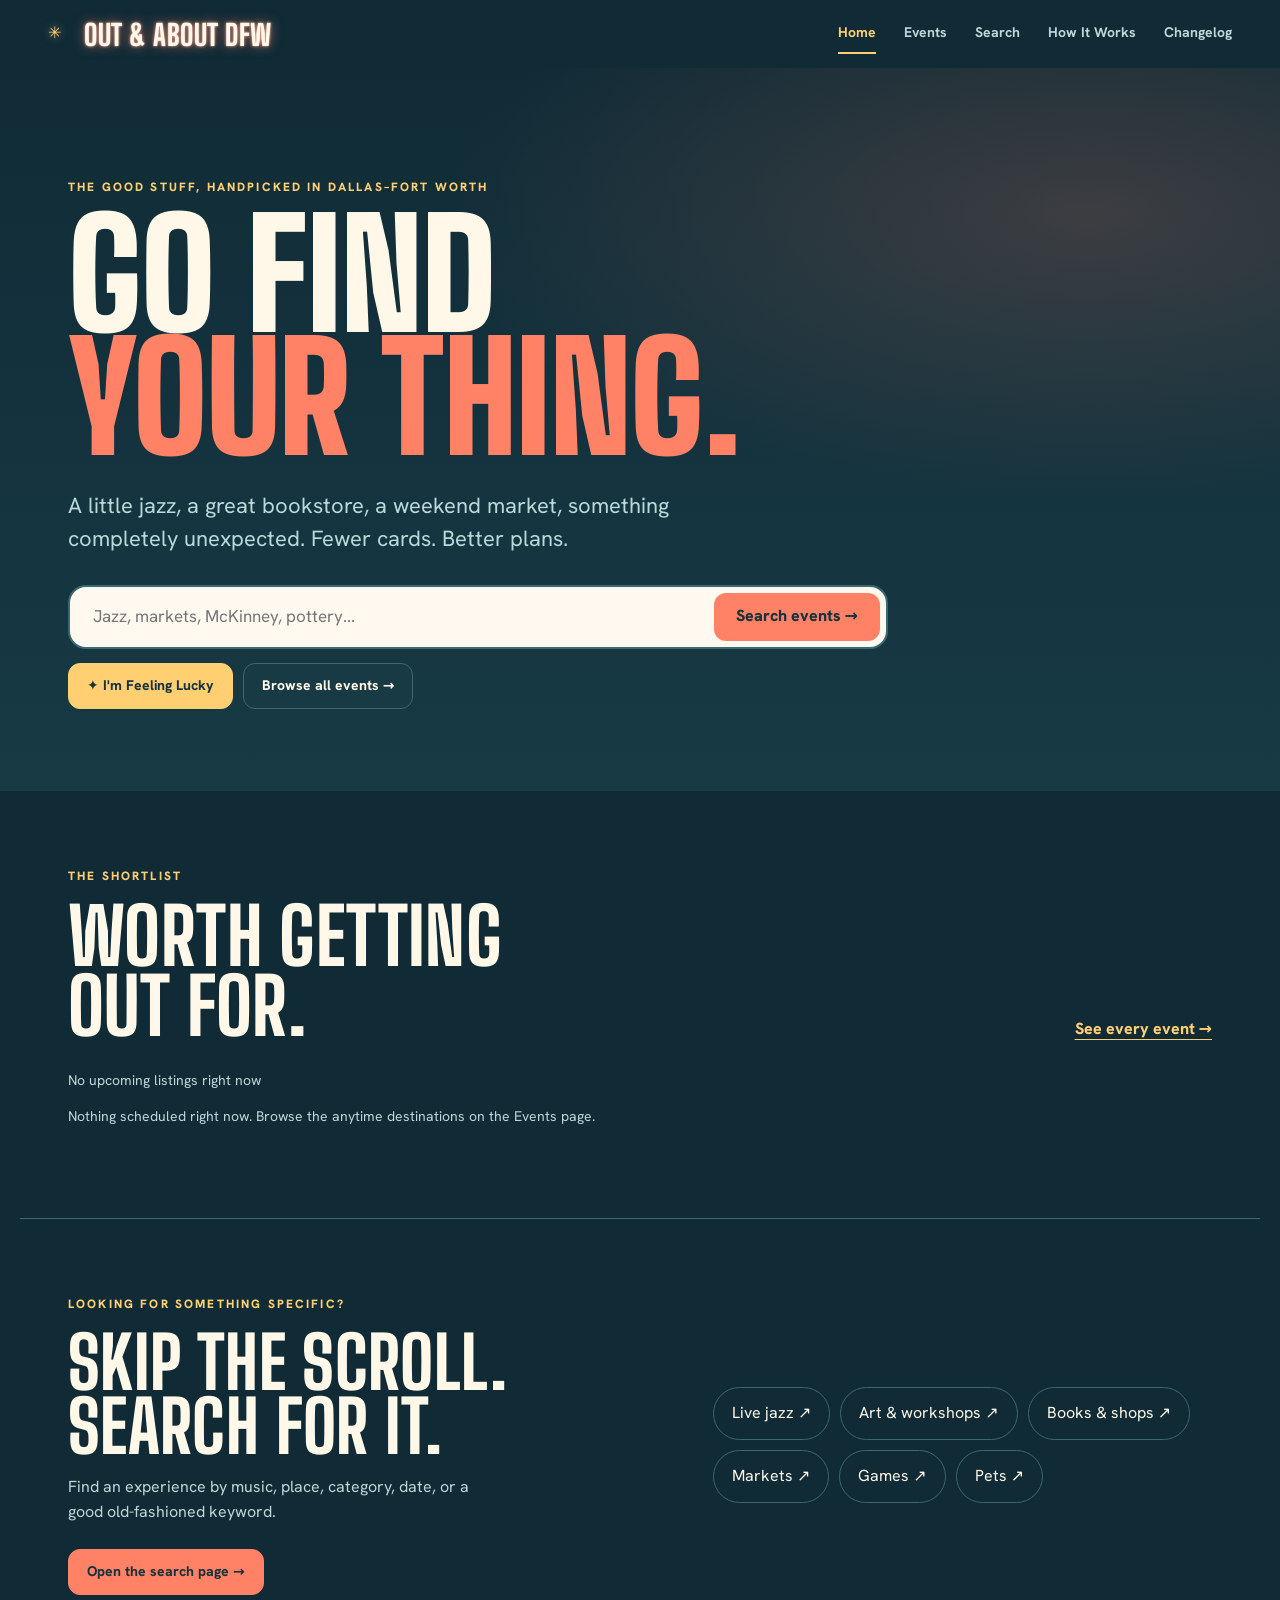
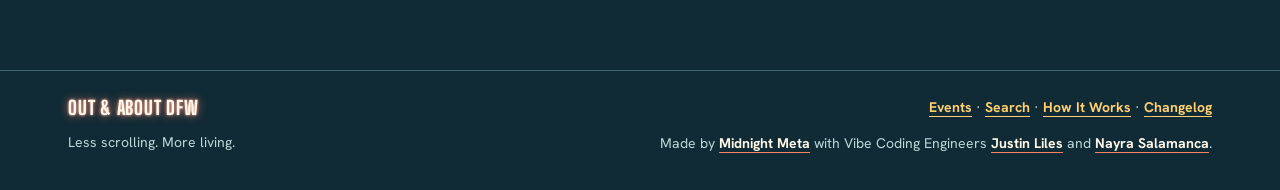
==== commit d211922a: "Add How It Works to navigation and footer" ====
--- a/index.html
+++ b/index.html
@@ -7,7 +7,7 @@
 <body class="compact-home">
 <a class="skip" href="#home-picks">Skip to the picks</a>
 <header class="top"><a class="brand" href="/" aria-label="Out & About DFW home"><span class="brandmark">✳</span><span class="neon">Out & About DFW</span></a>
-<nav class="site-nav" aria-label="Site navigation"><a href="/" aria-current="page">Home</a><a href="/events.html">Events</a><a href="/search.html">Search</a><a href="/changelog.html">Changelog</a></nav></header>
+<nav class="site-nav" aria-label="Site navigation"><a href="/" aria-current="page">Home</a><a href="/events.html">Events</a><a href="/search.html">Search</a><a href="/how-it-works.html">How It Works</a><a href="/changelog.html">Changelog</a></nav></header>
 <main>
 <section class="home-hero"><div class="wrap">
 <p class="change-eyebrow">THE GOOD STUFF, HANDPICKED IN DALLAS–FORT WORTH</p>
@@ -20,5 +20,5 @@
 <section class="wrap home-section" id="home-picks"><div class="home-heading"><div><p class="change-eyebrow">THE SHORTLIST</p><h2>Worth getting<br>out for.</h2></div><a href="/events.html">See every event →</a></div><p id="home-status" class="home-muted">Finding this week's best plans…</p><div id="home-cards" class="home-grid"></div></section>
 <section class="wrap home-section home-explore"><div><p class="change-eyebrow">LOOKING FOR SOMETHING SPECIFIC?</p><h2>Skip the scroll.<br>Search for it.</h2><p>Find an experience by music, place, category, date, or a good old-fashioned keyword.</p><a class="home-button primary" href="/search.html">Open the search page →</a></div><div class="home-tags"><a href="/search.html?q=jazz">Live jazz ↗</a><a href="/search.html?q=art">Art &amp; workshops ↗</a><a href="/search.html?q=book">Books &amp; shops ↗</a><a href="/search.html?q=market">Markets ↗</a><a href="/search.html?q=game">Games ↗</a><a href="/search.html?q=pet">Pets ↗</a></div></section>
 </main>
-<footer class="foot"><div class="wrap credit-footer"><div><a class="neon small" href="/">Out &amp; About DFW</a><p>Less scrolling. More living.</p></div><div class="credit-links"><a href="/events.html">Events</a> · <a href="/search.html">Search</a> · <a href="/changelog.html">Changelog</a><p>Made by <a href="https://midnightmeta.dev/" target="_blank" rel="noopener noreferrer">Midnight Meta</a> with Vibe Coding Engineers <a href="https://justinliles.com/" target="_blank" rel="noopener noreferrer">Justin Liles</a> and <a href="https://nayrasalamanca.com/" target="_blank" rel="noopener noreferrer">Nayra Salamanca</a>.</p></div></div></footer>
+<footer class="foot"><div class="wrap credit-footer"><div><a class="neon small" href="/">Out &amp; About DFW</a><p>Less scrolling. More living.</p></div><div class="credit-links"><a href="/events.html">Events</a> · <a href="/search.html">Search</a> · <a href="/how-it-works.html">How It Works</a> · <a href="/changelog.html">Changelog</a><p>Made by <a href="https://midnightmeta.dev/" target="_blank" rel="noopener noreferrer">Midnight Meta</a> with Vibe Coding Engineers <a href="https://justinliles.com/" target="_blank" rel="noopener noreferrer">Justin Liles</a> and <a href="https://nayrasalamanca.com/" target="_blank" rel="noopener noreferrer">Nayra Salamanca</a>.</p></div></div></footer>
 <script src="discover.js" defer></script></body></html>
--- a/styles.css
+++ b/styles.css
@@ -409,3 +409,149 @@
 .change-day-heading span{font:600 13px var(--body);color:var(--mist);letter-spacing:0;text-transform:none}
 .change-day-items{display:grid;gap:10px}
 .change-day .change-details{font-size:12px;opacity:.88}
+
+/* Out & About DFW: concise home, paginated events, search-first discovery */
+.pagination{display:flex;justify-content:center;align-items:center;gap:14px;flex-wrap:wrap;margin:28px 0 8px;color:var(--mist);font-size:14px}
+.pagination button{padding:11px 18px;border:1px solid var(--line);border-radius:12px;color:var(--text);background:var(--night-2);font-weight:700}
+.pagination button:hover:not(:disabled){border-color:var(--amber);color:var(--amber)}
+.pagination button:disabled{opacity:.4;cursor:not-allowed}
+.home-hero{padding:clamp(65px,9vw,110px) 0 82px;background:radial-gradient(900px 400px at 85% 20%,rgba(255,130,102,.18),transparent 72%),linear-gradient(180deg,var(--night),var(--night-2));position:relative}
+.home-hero h1,.search-hero h1{font-size:clamp(70px,12vw,150px);line-height:.82;white-space:normal;text-transform:uppercase}
+.home-hero h1 span,.search-hero h1 span{color:var(--pink)}
+.home-lede{font-size:clamp(17px,2.3vw,22px);line-height:1.5;max-width:660px;color:var(--mist);margin:30px 0}
+.hero-search{display:flex;align-items:stretch;max-width:820px;margin:30px 0 14px;border:2px solid var(--line);background:var(--paper);border-radius:18px;padding:6px;min-height:64px}
+.hero-search:focus-within{border-color:var(--amber)}
+.hero-search input{border:0;outline:0;min-width:0;flex:1;background:transparent;color:var(--paper-ink);padding:10px 17px;font-size:17px}
+.hero-search input:focus-visible{outline:0}
+.hero-search button{border:0;border-radius:12px;background:var(--pink);color:var(--paper-ink);padding:10px 22px;font-weight:800}
+.hero-quick,.search-actions{display:flex;flex-wrap:wrap;gap:10px;align-items:center}
+.home-button{display:inline-flex;align-items:center;justify-content:center;gap:8px;min-height:46px;border:1px solid var(--line);border-radius:12px;padding:11px 18px;background:var(--night-2);color:var(--text);font-weight:750;font-size:14px;text-decoration:none}
+.home-button:hover{border-color:var(--amber);color:var(--amber)}
+.home-button.lucky{background:var(--amber);border-color:var(--amber);color:var(--paper-ink)}
+.home-button.primary{background:var(--pink);color:var(--paper-ink);border-color:var(--pink);margin-top:24px}
+.lucky-result{max-width:680px;margin-top:20px}
+.lucky-note{border:1px solid var(--amber);border-radius:16px;background:var(--night-2);padding:24px;box-shadow:0 14px 45px rgba(0,0,0,.14)}
+.lucky-note>span{color:var(--amber);font-weight:800;font-size:12px;letter-spacing:.12em}
+.lucky-note h3{font:800 37px/1 var(--display);text-transform:uppercase;margin:10px 0}
+.lucky-note p{color:var(--mist);margin:8px 0}
+.lucky-note a{color:var(--amber);text-decoration:underline;font-weight:800}
+.home-section{padding-top:76px;padding-bottom:75px}
+.home-heading{display:flex;align-items:end;justify-content:space-between;gap:20px;margin-bottom:28px}
+.home-heading h2{font-size:clamp(44px,7vw,78px)}
+.home-heading>a{color:var(--amber);font-weight:800;text-decoration:underline;text-underline-offset:5px}
+.home-muted{color:var(--mist);font-size:14px;margin-bottom:15px}
+.home-grid{display:grid;grid-template-columns:repeat(2,minmax(0,1fr));gap:15px}
+.home-pick{background:var(--paper);color:var(--paper-ink);border-radius:18px;padding:26px;border-left:8px solid var(--pink);min-width:0}
+.home-pick:nth-child(2n){border-color:var(--amber)}
+.home-pick-date{font-weight:800;color:var(--paper-mute);font-size:13px}
+.home-pick h3{font:800 clamp(29px,3.3vw,39px)/.99 var(--display);text-transform:uppercase;margin:12px 0}
+.home-pick p{color:var(--paper-mute);font-size:14px;line-height:1.5;margin:8px 0}
+.home-pick a{font-weight:800;display:inline-block;margin-top:12px;color:var(--paper-ink);text-decoration:underline;text-underline-offset:4px}
+.home-explore{border-top:1px solid var(--line);display:grid;grid-template-columns:1.1fr .9fr;gap:35px;align-items:center}
+.home-explore p:not(.change-eyebrow){color:var(--mist);max-width:430px;margin-top:16px}
+.home-tags{display:flex;flex-wrap:wrap;gap:10px}
+.home-tags a{border:1px solid var(--line);padding:13px 18px;border-radius:100px;color:var(--text)}
+.home-tags a:hover{border-color:var(--amber);color:var(--amber)}
+.search-hero{padding-top:clamp(60px,8vw,110px);padding-bottom:55px;text-align:center}
+.search-mini{color:var(--amber);font:800 16px var(--body);letter-spacing:.13em}
+.search-hero h1{font-size:clamp(56px,9vw,105px);margin:24px auto;max-width:950px}
+.search-hero>p{color:var(--mist);max-width:620px;margin:0 auto;font-size:17px}
+.search-hero .hero-search{margin:32px auto 15px}
+.search-actions{justify-content:center}
+.search-filters{display:flex;gap:12px;justify-content:center;align-items:end;flex-wrap:wrap;margin-top:30px}
+.search-filters label{display:grid;gap:6px;text-align:left;font-size:13px;color:var(--mist);font-weight:700}
+.search-filters select,.search-filters button{border:1px solid var(--line);background:var(--night-2);color:var(--text);border-radius:10px;padding:12px 14px;min-height:46px}
+.search-filters button:hover{border-color:var(--amber)}
+.search-results-section{padding-block:45px 95px}
+.search-results-section .home-heading{margin-bottom:22px}
+.search-results-section .home-heading h2{font-size:clamp(34px,5vw,58px)}
+.search-list{display:grid}
+.search-hit{border-top:1px solid var(--line);padding:24px 0;display:grid;grid-template-columns:125px minmax(0,1fr) 30px;gap:22px;align-items:start}
+.search-hit-date{font-weight:800;color:var(--amber);font-size:14px}
+.search-hit-date small{display:block;color:var(--mist);font-size:12px;margin-top:5px}
+.search-title{font:800 clamp(24px,3vw,34px)/1.1 var(--display);text-transform:uppercase;color:var(--text)}
+.search-title:hover{color:var(--amber)}
+.search-hit p{color:var(--mist);font-size:14px;line-height:1.45;margin-top:7px}
+.search-arrow{color:var(--amber);font-size:24px;font-weight:800}
+.search-empty{border-top:1px solid var(--line);color:var(--mist);padding:25px 0}
+@media(max-width:700px){
+ .top{height:auto;min-height:65px;flex-wrap:wrap;padding-block:10px}
+ .site-nav{gap:12px}
+ .hero-search{min-height:55px}
+ .hero-search input{font-size:15px;padding:8px}
+ .hero-search button{padding:9px 12px;font-size:13px}
+ .home-grid,.home-explore{grid-template-columns:1fr}
+ .home-section{padding-block:48px}
+ .home-heading{align-items:start;flex-direction:column}
+ .search-hit{grid-template-columns:93px minmax(0,1fr) 18px;gap:9px}
+ .search-title{font-size:23px}
+ .search-hit p{font-size:12px}
+ .search-hero{padding-top:56px}
+}
+
+
+/* How It Works — standalone visitor guide */
+.how-hero{background:radial-gradient(720px 440px at 82% 23%,rgba(255,130,102,.18),transparent 70%),linear-gradient(180deg,var(--night),var(--night-2));border-bottom:1px solid var(--line);padding:clamp(65px,8vw,110px) 0}
+.how-hero-inner{display:grid;grid-template-columns:1.25fr .75fr;align-items:center;gap:clamp(26px,5vw,80px)}
+.how-hero h1{font-size:clamp(70px,10vw,145px);line-height:.78;white-space:normal}
+.how-hero h1 span,.how-last h2 span{color:var(--pink)}
+.how-lede{color:var(--mist);max-width:610px;font-size:clamp(17px,2vw,21px);line-height:1.55;margin-top:28px}
+.how-actions{display:flex;flex-wrap:wrap;gap:11px;margin-top:24px}
+.how-actions .home-button.primary{margin-top:0}
+.how-hero-art{min-height:350px;border:1px solid var(--line);border-radius:40px;position:relative;overflow:hidden;background:radial-gradient(circle at 50% 50%,rgba(255,207,114,.22),transparent 40%),var(--night);display:grid;place-items:center;text-align:center}
+.how-hero-art>strong{font:900 clamp(46px,6vw,76px)/.88 var(--display);letter-spacing:.015em;color:var(--text);transform:rotate(-6deg)}
+.how-sun{position:absolute;font-size:120px;color:var(--amber);opacity:.28;top:-80px;right:-10px}
+.how-orbit{position:absolute;color:var(--paper-ink);font-size:12px;font-weight:850;background:var(--amber);border-radius:40px;padding:8px 13px}
+.how-one{left:12%;top:15%;transform:rotate(-10deg)}
+.how-two{right:5%;top:25%;background:var(--pink);transform:rotate(10deg)}
+.how-three{left:7%;bottom:24%;background:var(--c-mint);transform:rotate(8deg)}
+.how-four{right:10%;bottom:14%;background:var(--c-sky);transform:rotate(-8deg)}
+.how-five{right:16%;top:7%;background:var(--c-violet)}
+.how-section{padding-block:clamp(65px,8vw,110px)}
+.how-heading{margin-bottom:38px}
+.how-heading h2{font-size:clamp(50px,7vw,84px)}
+.how-heading>p:last-child{max-width:720px;color:var(--mist);font-size:17px;margin-top:16px}
+.how-steps{display:grid;gap:15px}
+.how-step{display:grid;grid-template-columns:62px minmax(0,1fr) minmax(240px,.86fr);align-items:center;gap:24px;padding:clamp(22px,3vw,38px);border:1px solid var(--line);border-radius:24px;background:var(--night-2)}
+.how-number{font:900 46px/.95 var(--display);color:var(--paper-ink);background:var(--pink);width:62px;height:62px;display:grid;place-items:center;border-radius:16px}
+.how-step:nth-child(even) .how-number{background:var(--amber)}
+.how-label{font-size:12px;font-weight:900;letter-spacing:.16em;color:var(--amber)}
+.how-step h3{font:850 clamp(30px,3vw,43px)/.95 var(--display);text-transform:uppercase;letter-spacing:.01em;margin:10px 0 12px}
+.how-step-copy p{color:var(--mist);font-size:15px;line-height:1.7}
+.how-step-copy a{color:var(--text);font-weight:800;text-decoration:underline;text-decoration-color:var(--pink);text-underline-offset:4px}
+.how-example{background:var(--paper);color:var(--paper-ink);border-radius:18px;padding:23px;display:grid;gap:11px;box-shadow:0 14px 35px rgba(0,0,0,.12)}
+.how-example-label{font-size:11px;font-weight:900;letter-spacing:.14em;color:var(--paper-mute)}
+.how-sample{display:flex;align-items:center;gap:11px;padding:9px;background:#fff;border:1px solid #e7e0d5;border-radius:11px}
+.how-sample>span{font-size:24px}
+.how-sample strong{font-size:14px}
+.how-sample small{display:block;color:var(--paper-mute);font-size:12px}
+.how-days{display:flex;flex-wrap:wrap;gap:5px}
+.how-days>span{border:1px solid #e0d4c4;background:#fff;border-radius:10px;padding:12px 9px;font-size:12px;font-weight:800}
+.how-days>span:first-child{background:var(--pink);border-color:var(--pink)}
+.how-example-note{font-size:13px;color:var(--paper-mute);line-height:1.5}
+.how-fake-input{display:flex;align-items:center;justify-content:space-between;gap:12px;border-radius:40px;background:#fff;border:1px solid #dcd2c6;padding:11px 15px;color:var(--paper-ink);font-weight:700}
+.how-searches,.how-tools{display:flex;flex-wrap:wrap;gap:8px}
+.how-searches a,.how-tools span{font-size:12px;border-radius:30px;padding:8px 12px;background:#eee9e2;color:var(--paper-ink);font-weight:750}
+.how-history{display:grid;grid-template-columns:12px 1fr;gap:2px 8px;padding-block:8px;border-bottom:1px solid #e3ddd2}
+.how-history:last-child{border-bottom:0}
+.how-history strong{font-size:14px}
+.how-history small{grid-column:2;color:var(--paper-mute)}
+.how-dot{width:11px;height:11px;border-radius:50%;margin-top:4px}
+.how-green{background:#2e9d75}.how-coral{background:var(--pink)}.how-gold{background:#e6a83e}
+.how-inline-link{font-size:13px;font-weight:800;color:var(--paper-ink);text-decoration:underline}
+.how-faq{background:var(--night-2);padding:80px 0}
+.how-faq-grid{display:grid;grid-template-columns:1fr 1fr;gap:13px}
+.how-faq details{background:var(--night);border:1px solid var(--line);border-radius:15px;padding:22px}
+.how-faq summary{font-weight:850;font-size:17px;cursor:pointer;list-style-position:outside}
+.how-faq details p{color:var(--mist);line-height:1.65;margin-top:14px;font-size:14px}
+.how-last{padding:85px 0 100px;background:radial-gradient(700px 360px at 70% 70%,rgba(255,130,102,.1),transparent),var(--night)}
+.how-last h2{font-size:clamp(64px,9vw,120px);line-height:.85}
+@media(max-width:900px){.how-hero-inner{grid-template-columns:1fr}.how-hero-art{min-height:240px}.how-step{grid-template-columns:55px 1fr}.how-step .how-example{grid-column:2}.how-number{width:52px;height:52px;font-size:38px}}
+@media(max-width:640px){.how-step{grid-template-columns:1fr;gap:14px}.how-step .how-example{grid-column:1}.how-hero-art{display:none}.how-faq-grid{grid-template-columns:1fr}.how-hero{padding:65px 0}.how-last{padding:64px 0}}
+/* Featured changelog release art */
+.release-feature{display:grid;grid-template-columns:minmax(0,1fr) minmax(240px,.55fr);align-items:center;gap:clamp(20px,5vw,55px);margin-top:32px;padding:clamp(20px,3vw,34px);border:1px solid var(--line);border-radius:24px;background:var(--night-2)}
+.release-feature h2{font-size:clamp(43px,5vw,67px)}
+.release-feature p:not(.change-eyebrow){color:var(--mist);margin:18px 0 23px;line-height:1.6;font-size:16px}
+.release-feature .home-button{background:var(--amber);border-color:var(--amber);color:var(--paper-ink)}
+.release-feature img{display:block;width:100%;max-height:520px;object-fit:contain;border-radius:16px;background:#12333d}
+@media(max-width:700px){.release-feature{grid-template-columns:1fr}.release-feature img{max-height:450px}}
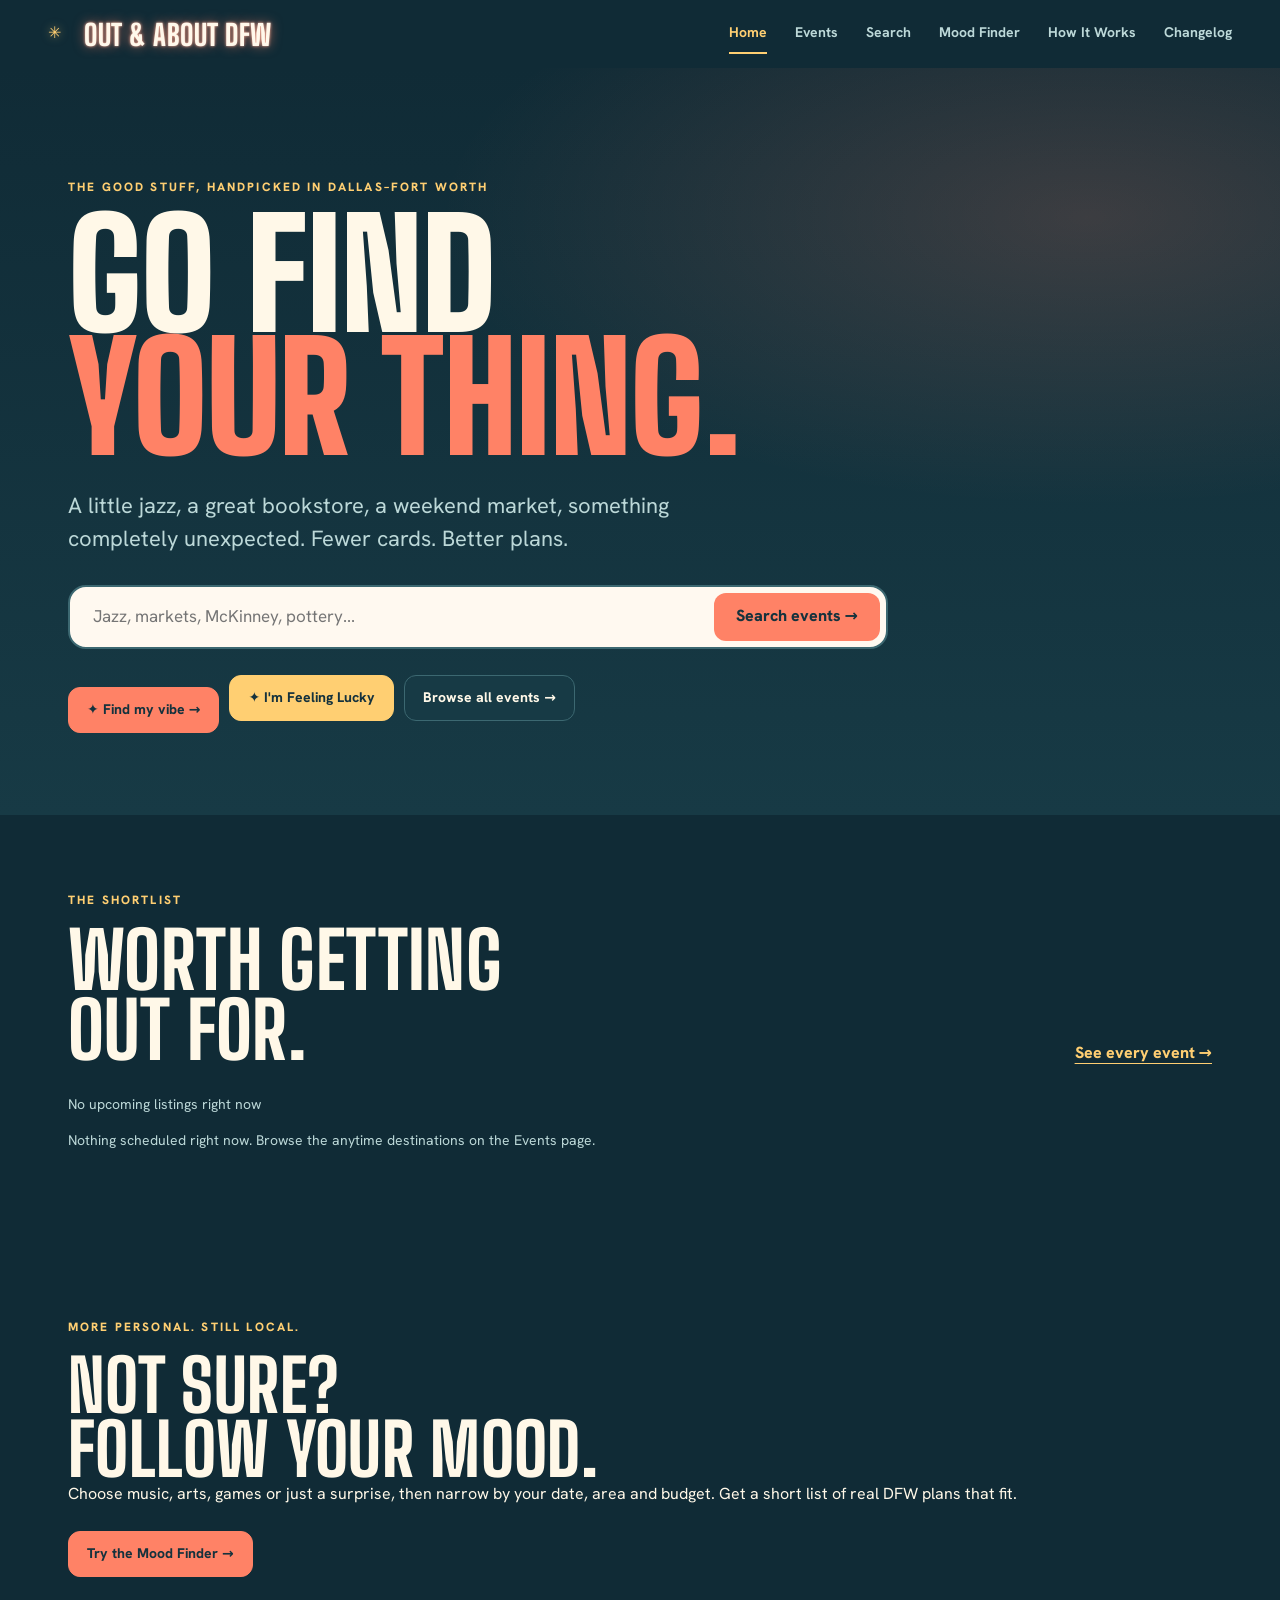
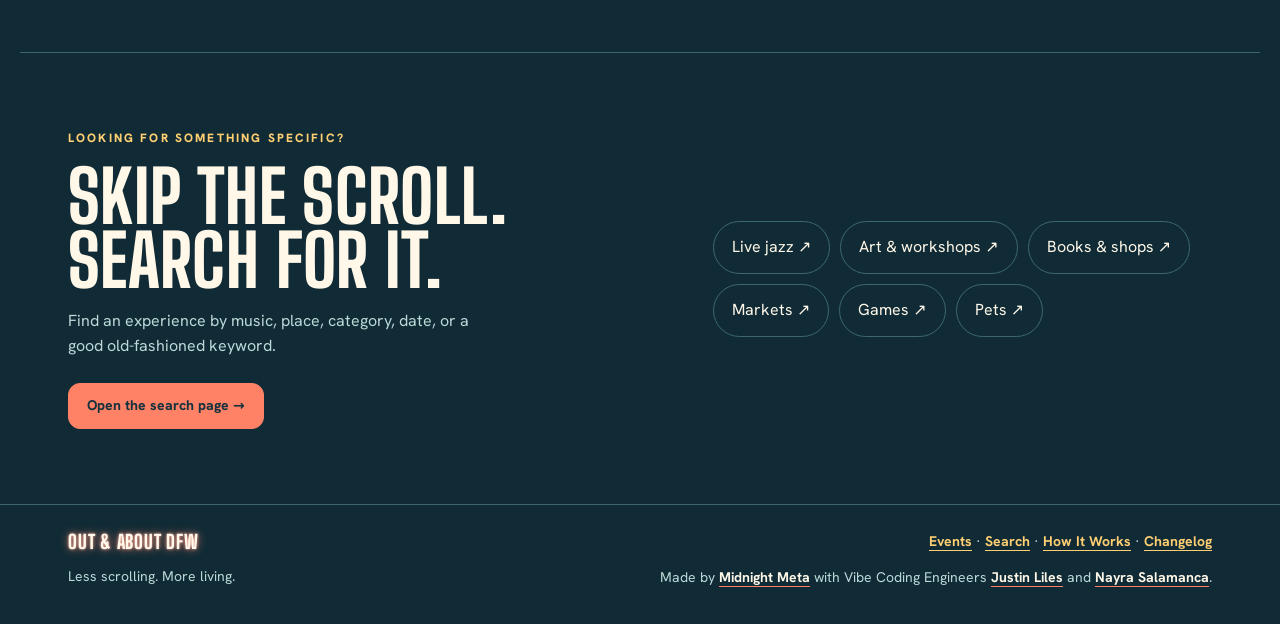
==== commit f40583a2: "Add Mood Finder to index.html navigation and discovery" ====
--- a/index.html
+++ b/index.html
@@ -7,18 +7,18 @@
 <body class="compact-home">
 <a class="skip" href="#home-picks">Skip to the picks</a>
 <header class="top"><a class="brand" href="/" aria-label="Out & About DFW home"><span class="brandmark">✳</span><span class="neon">Out & About DFW</span></a>
-<nav class="site-nav" aria-label="Site navigation"><a href="/" aria-current="page">Home</a><a href="/events.html">Events</a><a href="/search.html">Search</a><a href="/how-it-works.html">How It Works</a><a href="/changelog.html">Changelog</a></nav></header>
+<nav class="site-nav" aria-label="Site navigation"><a href="/" aria-current="page">Home</a><a href="/events.html">Events</a><a href="/search.html">Search</a><a href="/mood.html">Mood Finder</a><a href="/how-it-works.html">How It Works</a><a href="/changelog.html">Changelog</a></nav></header>
 <main>
 <section class="home-hero"><div class="wrap">
 <p class="change-eyebrow">THE GOOD STUFF, HANDPICKED IN DALLAS–FORT WORTH</p>
 <h1>GO FIND<br><span>YOUR THING.</span></h1>
 <p class="home-lede">A little jazz, a great bookstore, a weekend market, something completely unexpected. Fewer cards. Better plans.</p>
 <form class="hero-search" action="/search.html" method="get" role="search"><label class="sr" for="home-query">Search DFW experiences</label><input id="home-query" type="search" name="q" placeholder="Jazz, markets, McKinney, pottery..." autocomplete="off"><button type="submit">Search events →</button></form>
-<div class="hero-quick"><button type="button" id="lucky" class="home-button lucky">✦ I'm Feeling Lucky</button><a class="home-button" href="/events.html">Browse all events →</a></div>
+<div class="hero-quick"><a class="home-button primary" href="/mood.html">✦ Find my vibe →</a><button type="button" id="lucky" class="home-button lucky">✦ I'm Feeling Lucky</button><a class="home-button" href="/events.html">Browse all events →</a></div>
 <div id="lucky-result" class="lucky-result" hidden aria-live="polite"></div>
 </div></section>
 <section class="wrap home-section" id="home-picks"><div class="home-heading"><div><p class="change-eyebrow">THE SHORTLIST</p><h2>Worth getting<br>out for.</h2></div><a href="/events.html">See every event →</a></div><p id="home-status" class="home-muted">Finding this week's best plans…</p><div id="home-cards" class="home-grid"></div></section>
-<section class="wrap home-section home-explore"><div><p class="change-eyebrow">LOOKING FOR SOMETHING SPECIFIC?</p><h2>Skip the scroll.<br>Search for it.</h2><p>Find an experience by music, place, category, date, or a good old-fashioned keyword.</p><a class="home-button primary" href="/search.html">Open the search page →</a></div><div class="home-tags"><a href="/search.html?q=jazz">Live jazz ↗</a><a href="/search.html?q=art">Art &amp; workshops ↗</a><a href="/search.html?q=book">Books &amp; shops ↗</a><a href="/search.html?q=market">Markets ↗</a><a href="/search.html?q=game">Games ↗</a><a href="/search.html?q=pet">Pets ↗</a></div></section>
+<section class="wrap home-section mood-invite"><div class="mood-invite-inner"><div><p class="change-eyebrow">MORE PERSONAL. STILL LOCAL.</p><h2>NOT SURE?<br>FOLLOW YOUR MOOD.</h2><p>Choose music, arts, games or just a surprise, then narrow by your date, area and budget. Get a short list of real DFW plans that fit.</p></div><a class="home-button primary" href="/mood.html">Try the Mood Finder →</a></div></section><section class="wrap home-section home-explore"><div><p class="change-eyebrow">LOOKING FOR SOMETHING SPECIFIC?</p><h2>Skip the scroll.<br>Search for it.</h2><p>Find an experience by music, place, category, date, or a good old-fashioned keyword.</p><a class="home-button primary" href="/search.html">Open the search page →</a></div><div class="home-tags"><a href="/search.html?q=jazz">Live jazz ↗</a><a href="/search.html?q=art">Art &amp; workshops ↗</a><a href="/search.html?q=book">Books &amp; shops ↗</a><a href="/search.html?q=market">Markets ↗</a><a href="/search.html?q=game">Games ↗</a><a href="/search.html?q=pet">Pets ↗</a></div></section>
 </main>
 <footer class="foot"><div class="wrap credit-footer"><div><a class="neon small" href="/">Out &amp; About DFW</a><p>Less scrolling. More living.</p></div><div class="credit-links"><a href="/events.html">Events</a> · <a href="/search.html">Search</a> · <a href="/how-it-works.html">How It Works</a> · <a href="/changelog.html">Changelog</a><p>Made by <a href="https://midnightmeta.dev/" target="_blank" rel="noopener noreferrer">Midnight Meta</a> with Vibe Coding Engineers <a href="https://justinliles.com/" target="_blank" rel="noopener noreferrer">Justin Liles</a> and <a href="https://nayrasalamanca.com/" target="_blank" rel="noopener noreferrer">Nayra Salamanca</a>.</p></div></div></footer>
 <script src="discover.js" defer></script></body></html>
--- a/styles.css
+++ b/styles.css
@@ -555,3 +555,78 @@
 .release-feature .home-button{background:var(--amber);border-color:var(--amber);color:var(--paper-ink)}
 .release-feature img{display:block;width:100%;max-height:520px;object-fit:contain;border-radius:16px;background:#12333d}
 @media(max-width:700px){.release-feature{grid-template-columns:1fr}.release-feature img{max-height:450px}}
+
+
+/* Mood Finder — real event recommendation UI */
+.mood-hero{padding:clamp(58px,7vw,94px) 0;background:radial-gradient(680px 430px at 85% 18%,rgba(255,130,102,.16),transparent 72%),linear-gradient(180deg,var(--night),var(--night-2))}
+.mood-hero-inner{display:grid;grid-template-columns:1.3fr .7fr;align-items:center;gap:clamp(26px,5vw,80px)}
+.mood-hero h1{font-size:clamp(65px,9.5vw,126px);line-height:.82;white-space:normal}
+.mood-hero h1 span{color:var(--pink)}
+.mood-lede{color:var(--mist);font-size:clamp(17px,2vw,21px);max-width:660px;line-height:1.55;margin:26px 0 17px}
+.mood-trust{color:var(--amber);font-size:13px;font-weight:800}
+.mood-illustration{height:350px;border-radius:32px;border:1px solid var(--line);position:relative;background:radial-gradient(circle at 50% 52%,rgba(255,207,114,.14),transparent 62%),var(--night);display:grid;place-items:center;overflow:hidden}
+.mood-illustration strong{font:900 clamp(70px,8vw,112px)/.8 var(--display);text-align:center;transform:rotate(-8deg)}
+.mood-illustration>span{position:absolute;font-size:44px;filter:drop-shadow(0 8px 12px rgba(0,0,0,.24))}
+.mood-illustration>span:nth-child(1){left:12%;top:12%;transform:rotate(-20deg)}
+.mood-illustration>span:nth-child(2){right:13%;top:10%;transform:rotate(18deg)}
+.mood-illustration>span:nth-child(3){left:13%;bottom:12%;transform:rotate(17deg)}
+.mood-illustration>span:nth-child(4){right:11%;bottom:13%;transform:rotate(-16deg)}
+.mood-main{padding-top:clamp(42px,6vw,82px);padding-bottom:90px}
+.mood-form{padding:clamp(22px,4vw,45px);background:var(--night-2);border:1px solid var(--line);border-radius:26px;display:grid;gap:32px}
+.mood-form-title{display:flex;justify-content:space-between;align-items:end;gap:15px}
+.mood-form-title h2{font-size:clamp(40px,6vw,68px)}
+.mood-reset{background:transparent;border:1px solid var(--line);border-radius:11px;color:var(--mist);padding:10px 16px;font-size:14px;flex:none}
+.mood-form fieldset{border:0;padding:0;margin:0;min-width:0}
+.mood-form legend,.mood-forms-grid label{font-size:20px;font-weight:850;margin-bottom:16px;display:block;color:var(--text)}
+.mood-question{display:inline-grid;place-items:center;background:var(--amber);color:var(--paper-ink);font:900 18px var(--display);width:31px;height:31px;border-radius:8px;margin-right:8px}
+.mood-choices{display:grid;grid-template-columns:repeat(5,minmax(0,1fr));gap:10px}
+.mood-choices label,.mood-radio-row label{position:relative;cursor:pointer}
+.mood-choices input,.mood-radio-row input{position:absolute;opacity:0;width:1px;height:1px}
+.mood-choices label>span{border:1.5px solid var(--line);border-radius:16px;background:var(--night);display:flex;flex-direction:column;gap:8px;min-height:142px;padding:18px 14px;font-size:23px}
+.mood-choices strong{font-size:15px;line-height:1.2}
+.mood-choices small{font-size:12px;color:var(--mist);line-height:1.45}
+.mood-choices input:checked+span{background:var(--night-3);border-color:var(--amber);box-shadow:inset 0 0 0 1px var(--amber)}
+.mood-choices input:focus-visible+span,.mood-radio-row input:focus-visible+span{outline:3px solid var(--amber);outline-offset:3px}
+.mood-radio-row{display:flex;flex-wrap:wrap;gap:9px}
+.mood-radio-row span{display:block;border:1px solid var(--line);border-radius:999px;background:var(--night);padding:10px 18px;font-size:14px;font-weight:750}
+.mood-radio-row input:checked+span{background:var(--amber);color:var(--paper-ink);border-color:var(--amber)}
+.mood-hint{color:var(--mist);font-size:13px;line-height:1.5;margin-top:9px}
+.mood-forms-grid{display:grid;grid-template-columns:repeat(3,minmax(0,1fr));gap:15px}
+.mood-forms-grid label{font-size:16px;margin-bottom:10px}
+.mood-forms-grid select{width:100%;border:1px solid var(--line);background:var(--night);color:var(--text);min-height:51px;border-radius:12px;padding:12px 14px;font-size:15px}
+.mood-submit-row{display:flex;align-items:center;flex-wrap:wrap;gap:14px}
+.mood-go{border:0;border-radius:14px;background:var(--pink);color:var(--paper-ink);min-height:56px;padding:14px 24px;font-weight:900;font-size:17px}
+.mood-go:hover{filter:brightness(1.09)}
+.mood-go:disabled{cursor:not-allowed;opacity:.6}
+#mood-loaded{color:var(--mist);font-size:13px}
+.mood-results{padding-top:70px;scroll-margin-top:20px}
+.mood-results-head{display:flex;justify-content:space-between;align-items:end;gap:20px;margin-bottom:26px}
+.mood-results-head h2{font-size:clamp(45px,7vw,78px)}
+.mood-results-head p:not(.change-eyebrow){color:var(--mist);font-size:15px;max-width:620px;margin-top:12px}
+.mood-cards{display:grid;gap:15px}
+.mood-result-card{background:var(--paper);color:var(--paper-ink);border-radius:20px;display:grid;grid-template-columns:90px 1fr;overflow:hidden}
+.mood-result-number{display:grid;place-items:center;background:var(--amber);font:900 46px var(--display)}
+.mood-result-card:nth-child(even) .mood-result-number{background:var(--pink)}
+.mood-result-main{padding:24px 28px}
+.mood-result-category{text-transform:uppercase;font-size:11px;letter-spacing:.13em;font-weight:900;color:var(--paper-mute)}
+.mood-result-main h3{font:900 clamp(28px,4vw,42px)/.95 var(--display);text-transform:uppercase;margin:8px 0 10px}
+.mood-result-main p{font-size:14px;line-height:1.6;color:var(--paper-mute);margin-top:8px}
+.mood-result-main .mood-result-why{font-weight:800;color:#25534b}
+.mood-result-main .mood-result-detail{font-weight:700;color:var(--paper-ink)}
+.mood-result-main .mood-price{font-weight:850;color:var(--paper-ink)}
+.mood-links{display:flex;flex-wrap:wrap;gap:9px;margin-top:15px}
+.mood-links a{display:inline-block;padding:10px 14px;border:1px solid var(--paper-ink);border-radius:10px;color:var(--paper-ink);font-size:13px;font-weight:800}
+.mood-links a:first-child{background:var(--paper-ink);color:var(--paper)}
+.mood-no-results{padding:32px;background:var(--night-2);border:1px dashed var(--line);border-radius:18px}
+.mood-no-results h3{font:850 38px var(--display);text-transform:uppercase}
+.mood-no-results p{color:var(--mist);margin:10px 0 15px}
+.mood-no-results button{background:var(--amber);color:var(--paper-ink);border:0;border-radius:10px;padding:12px 17px;font-weight:850}
+.mood-continue{display:flex;flex-wrap:wrap;gap:20px;padding:25px 0}
+.mood-continue a{font-size:15px;font-weight:850;color:var(--amber);text-decoration:underline;text-underline-offset:4px}
+.mood-bottom{padding:80px 0;background:var(--night-2);border-top:1px solid var(--line)}
+.mood-bottom h2{font-size:clamp(55px,8vw,105px);line-height:.85}
+.mood-bottom h2 span{color:var(--pink)}
+.mood-bottom p:not(.change-eyebrow){color:var(--mist);max-width:700px;line-height:1.7;margin:20px 0}
+.mood-bottom a{color:var(--amber);text-decoration:underline;text-underline-offset:4px;font-weight:800}
+@media(max-width:940px){.mood-choices{grid-template-columns:repeat(3,minmax(0,1fr))}.mood-hero-inner{grid-template-columns:1fr}.mood-illustration{display:none}}
+@media(max-width:620px){.mood-choices{grid-template-columns:repeat(2,minmax(0,1fr))}.mood-forms-grid{grid-template-columns:1fr}.mood-form-title{align-items:start;flex-direction:column}.mood-result-card{grid-template-columns:59px 1fr}.mood-result-number{font-size:34px}.mood-result-main{padding:18px}.mood-results-head{align-items:start;flex-direction:column}.mood-hero{padding:58px 0}.mood-choices label>span{min-height:128px}}
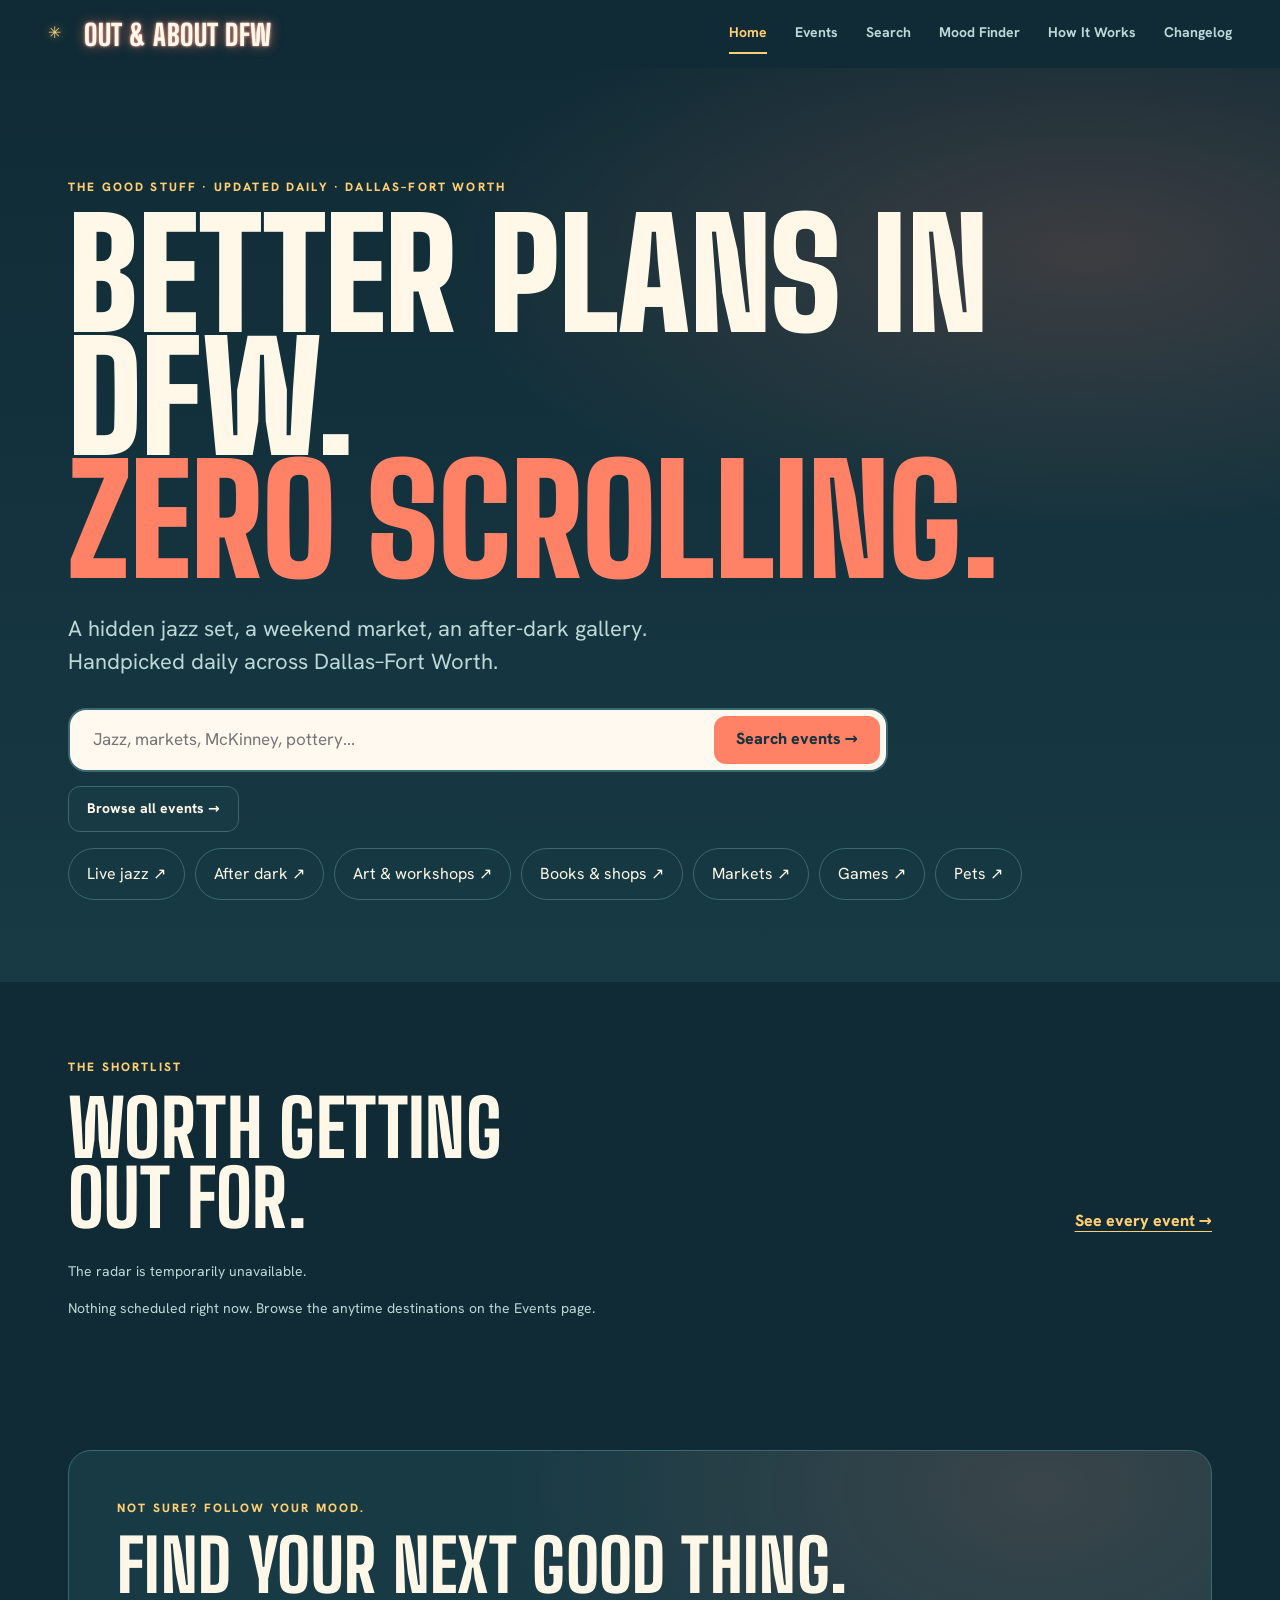
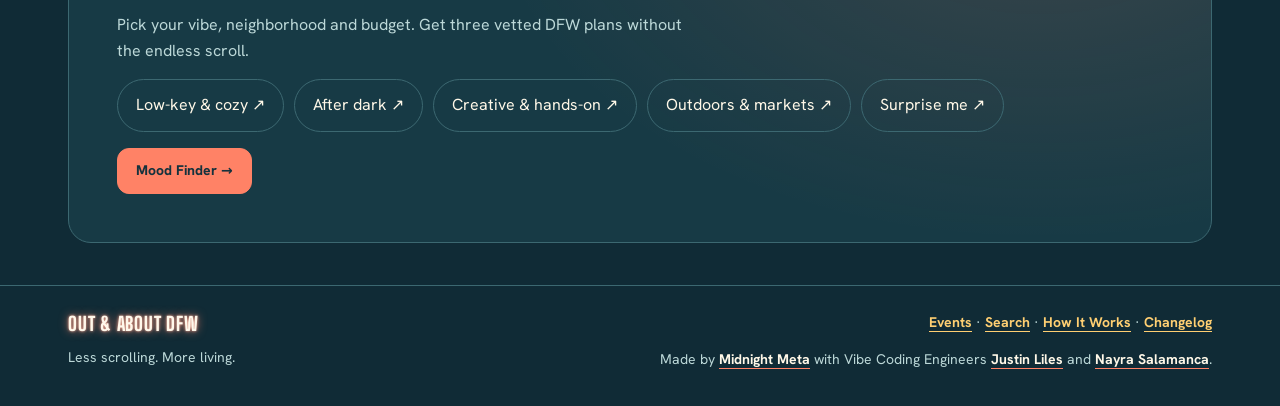
==== commit 16cb306f: "Simplify homepage and enable static shortlist and mood discovery" ====
--- a/index.html
+++ b/index.html
@@ -3,22 +3,21 @@
 <meta name="description" content="The best music, markets, art and unexpected outings around DFW. Curated picks and an easy way to find your next plan.">
 <link rel="canonical" href="https://dfwdaily.midnightmeta.dev/"><meta property="og:title" content="Out & About DFW"><meta property="og:url" content="https://dfwdaily.midnightmeta.dev/">
 <link rel="icon" href="assets/favicon.svg" type="image/svg+xml">
-<link rel="stylesheet" href="styles.css"></head>
+<link rel="stylesheet" href="styles.css"><style>.home-quick-tags{margin-top:1rem;display:flex;flex-wrap:wrap;gap:.6rem}.mood-invite .home-tags{display:flex;flex-wrap:wrap;gap:.6rem;margin:1rem 0}.home-pick h3 a{color:inherit;text-decoration:none}.home-pick h3 a:hover{text-decoration:underline}</style></head>
 <body class="compact-home">
 <a class="skip" href="#home-picks">Skip to the picks</a>
 <header class="top"><a class="brand" href="/" aria-label="Out & About DFW home"><span class="brandmark">✳</span><span class="neon">Out & About DFW</span></a>
 <nav class="site-nav" aria-label="Site navigation"><a href="/" aria-current="page">Home</a><a href="/events.html">Events</a><a href="/search.html">Search</a><a href="/mood.html">Mood Finder</a><a href="/how-it-works.html">How It Works</a><a href="/changelog.html">Changelog</a></nav></header>
 <main>
 <section class="home-hero"><div class="wrap">
-<p class="change-eyebrow">THE GOOD STUFF, HANDPICKED IN DALLAS–FORT WORTH</p>
-<h1>GO FIND<br><span>YOUR THING.</span></h1>
-<p class="home-lede">A little jazz, a great bookstore, a weekend market, something completely unexpected. Fewer cards. Better plans.</p>
+<p class="change-eyebrow">THE GOOD STUFF · UPDATED DAILY · DALLAS–FORT WORTH</p>
+<h1>BETTER PLANS IN DFW.<br><span>ZERO SCROLLING.</span></h1>
+<p class="home-lede">A hidden jazz set, a weekend market, an after-dark gallery. Handpicked daily across Dallas–Fort Worth.</p>
 <form class="hero-search" action="/search.html" method="get" role="search"><label class="sr" for="home-query">Search DFW experiences</label><input id="home-query" type="search" name="q" placeholder="Jazz, markets, McKinney, pottery..." autocomplete="off"><button type="submit">Search events →</button></form>
-<div class="hero-quick"><a class="home-button primary" href="/mood.html">✦ Find my vibe →</a><button type="button" id="lucky" class="home-button lucky">✦ I'm Feeling Lucky</button><a class="home-button" href="/events.html">Browse all events →</a></div>
+<div class="hero-quick"><a class="home-button" href="/events.html">Browse all events →</a></div><div class="home-tags home-quick-tags"><a href="/search.html?q=jazz">Live jazz ↗</a><a href="/search.html?q=after%20dark">After dark ↗</a><a href="/search.html?q=art">Art &amp; workshops ↗</a><a href="/search.html?q=book">Books &amp; shops ↗</a><a href="/search.html?q=market">Markets ↗</a><a href="/search.html?q=game">Games ↗</a><a href="/search.html?q=pet">Pets ↗</a></div>
 <div id="lucky-result" class="lucky-result" hidden aria-live="polite"></div>
 </div></section>
-<section class="wrap home-section" id="home-picks"><div class="home-heading"><div><p class="change-eyebrow">THE SHORTLIST</p><h2>Worth getting<br>out for.</h2></div><a href="/events.html">See every event →</a></div><p id="home-status" class="home-muted">Finding this week's best plans…</p><div id="home-cards" class="home-grid"></div></section>
-<section class="wrap home-section mood-invite"><div class="mood-invite-inner"><div><p class="change-eyebrow">MORE PERSONAL. STILL LOCAL.</p><h2>NOT SURE?<br>FOLLOW YOUR MOOD.</h2><p>Choose music, arts, games or just a surprise, then narrow by your date, area and budget. Get a short list of real DFW plans that fit.</p></div><a class="home-button primary" href="/mood.html">Try the Mood Finder →</a></div></section><section class="wrap home-section home-explore"><div><p class="change-eyebrow">LOOKING FOR SOMETHING SPECIFIC?</p><h2>Skip the scroll.<br>Search for it.</h2><p>Find an experience by music, place, category, date, or a good old-fashioned keyword.</p><a class="home-button primary" href="/search.html">Open the search page →</a></div><div class="home-tags"><a href="/search.html?q=jazz">Live jazz ↗</a><a href="/search.html?q=art">Art &amp; workshops ↗</a><a href="/search.html?q=book">Books &amp; shops ↗</a><a href="/search.html?q=market">Markets ↗</a><a href="/search.html?q=game">Games ↗</a><a href="/search.html?q=pet">Pets ↗</a></div></section>
-</main>
+<section class="wrap home-section" id="home-picks"><div class="home-heading"><div><p class="change-eyebrow">THE SHORTLIST</p><h2>Worth getting<br>out for.</h2></div><a href="/events.html">See every event →</a></div><p id="home-status" class="home-muted">Updated daily · Three handpicked DFW plans</p><div id="home-cards" class="home-grid" data-prerendered="true"><article class="home-pick"><span class="home-pick-date">Sat, Nov 21, 10:00 AM</span><h3><a href="/event/mckinney-vintage-ceramic-tree-2026-11-21.html">Vintage Ceramic Tree &amp; Cactus Painting Workshop</a></h3><p>Walls of Clay · McKinney</p><p>$52–$105 by project</p><p>Beginner-friendly ceramic tree or cactus decorating with glazing, kiln firing and light kit. Limited capacity; registration required.</p><a href="/event/mckinney-vintage-ceramic-tree-2026-11-21.html">Event details ↗</a></article><article class="home-pick"><span class="home-pick-date">Sat, Nov 21, 10:00 AM</span><h3><a href="/event/mckinney-vintage-market-days-2026-11-21.html">Vintage Market Days of Dallas–McKinney</a></h3><p>Myers Park &amp; Event Center · McKinney</p><p>$10 general admission; children under 12 free</p><p>Vendor market featuring antiques, handcrafted gifts, art, jewelry and home decor.</p><a href="/event/mckinney-vintage-market-days-2026-11-21.html">Event details ↗</a></article><article class="home-pick"><span class="home-pick-date">Sat, Nov 21, 10:00 AM</span><h3><a href="/event/dallas-turtle-creek-arts-2026-11-21.html">Turtle Creek Fall Arts Festival</a></h3><p>Reverchon Park · Dallas</p><p>Free festival admission listed; purchases extra</p><p>Independent artists, photography, sculpture, glass, metalwork, acoustic music and a park stroll.</p><a href="/event/dallas-turtle-creek-arts-2026-11-21.html">Event details ↗</a></article></div></section>
+<section class="wrap home-section mood-invite"><div class="mood-invite-inner"><div><p class="change-eyebrow">NOT SURE? FOLLOW YOUR MOOD.</p><h2>FIND YOUR NEXT GOOD THING.</h2><p>Pick your vibe, neighborhood and budget. Get three vetted DFW plans without the endless scroll.</p><div class="home-tags"><a href="/mood.html?mood=creative">Low-key &amp; cozy ↗</a><a href="/mood.html?mood=afterdark">After dark ↗</a><a href="/mood.html?mood=creative">Creative &amp; hands-on ↗</a><a href="/mood.html?mood=explore">Outdoors &amp; markets ↗</a><a href="/mood.html?mood=surprise">Surprise me ↗</a></div><a class="home-button primary" href="/mood.html">Mood Finder →</a></div></div></section></main>
 <footer class="foot"><div class="wrap credit-footer"><div><a class="neon small" href="/">Out &amp; About DFW</a><p>Less scrolling. More living.</p></div><div class="credit-links"><a href="/events.html">Events</a> · <a href="/search.html">Search</a> · <a href="/how-it-works.html">How It Works</a> · <a href="/changelog.html">Changelog</a><p>Made by <a href="https://midnightmeta.dev/" target="_blank" rel="noopener noreferrer">Midnight Meta</a> with Vibe Coding Engineers <a href="https://justinliles.com/" target="_blank" rel="noopener noreferrer">Justin Liles</a> and <a href="https://nayrasalamanca.com/" target="_blank" rel="noopener noreferrer">Nayra Salamanca</a>.</p></div></div></footer>
 <script src="discover.js" defer></script></body></html>
--- a/styles.css
+++ b/styles.css
@@ -630,3 +630,20 @@
 .mood-bottom a{color:var(--amber);text-decoration:underline;text-underline-offset:4px;font-weight:800}
 @media(max-width:940px){.mood-choices{grid-template-columns:repeat(3,minmax(0,1fr))}.mood-hero-inner{grid-template-columns:1fr}.mood-illustration{display:none}}
 @media(max-width:620px){.mood-choices{grid-template-columns:repeat(2,minmax(0,1fr))}.mood-forms-grid{grid-template-columns:1fr}.mood-form-title{align-items:start;flex-direction:column}.mood-result-card{grid-template-columns:59px 1fr}.mood-result-number{font-size:34px}.mood-result-main{padding:18px}.mood-results-head{align-items:start;flex-direction:column}.mood-hero{padding:58px 0}.mood-choices label>span{min-height:128px}}
+
+
+/* Entry points for Mood Finder */
+.mood-invite{padding-top:40px;padding-bottom:42px}
+.mood-invite-inner{border:1px solid var(--line);border-radius:23px;padding:clamp(24px,5vw,48px);background:radial-gradient(550px 350px at 85% 10%,rgba(255,130,102,.15),transparent),var(--night-2);display:flex;justify-content:space-between;align-items:center;gap:35px}
+.mood-invite h2{font-size:clamp(43px,6vw,72px)}
+.mood-invite p:not(.change-eyebrow){color:var(--mist);line-height:1.6;max-width:590px;margin-top:14px}
+.mood-invite .home-button.primary{flex:none;margin-top:0}
+.mood-how-callout{display:flex;align-items:center;justify-content:space-between;gap:28px;padding-block:60px}
+.mood-how-callout h2{font-size:clamp(44px,6vw,75px)}
+.mood-how-callout p:not(.change-eyebrow){color:var(--mist);line-height:1.65;margin-top:14px;max-width:720px}
+.mood-how-callout .home-button{flex:none;margin:0}
+.events-mood-link{display:inline-block;margin-top:12px;color:var(--amber);font-size:15px;font-weight:850;text-decoration:underline;text-underline-offset:4px}
+@media(max-width:750px){.mood-invite-inner,.mood-how-callout{flex-direction:column;align-items:flex-start}.mood-invite .home-button.primary,.mood-how-callout .home-button{align-self:stretch}}
+
+/* Keep all six discovery destinations usable on narrow screens. */
+@media(max-width:820px){.site-nav{display:flex;flex-wrap:wrap;row-gap:2px;column-gap:12px}.site-nav a{font-size:12px;white-space:nowrap}.top{height:auto;min-height:68px;padding-block:10px}}
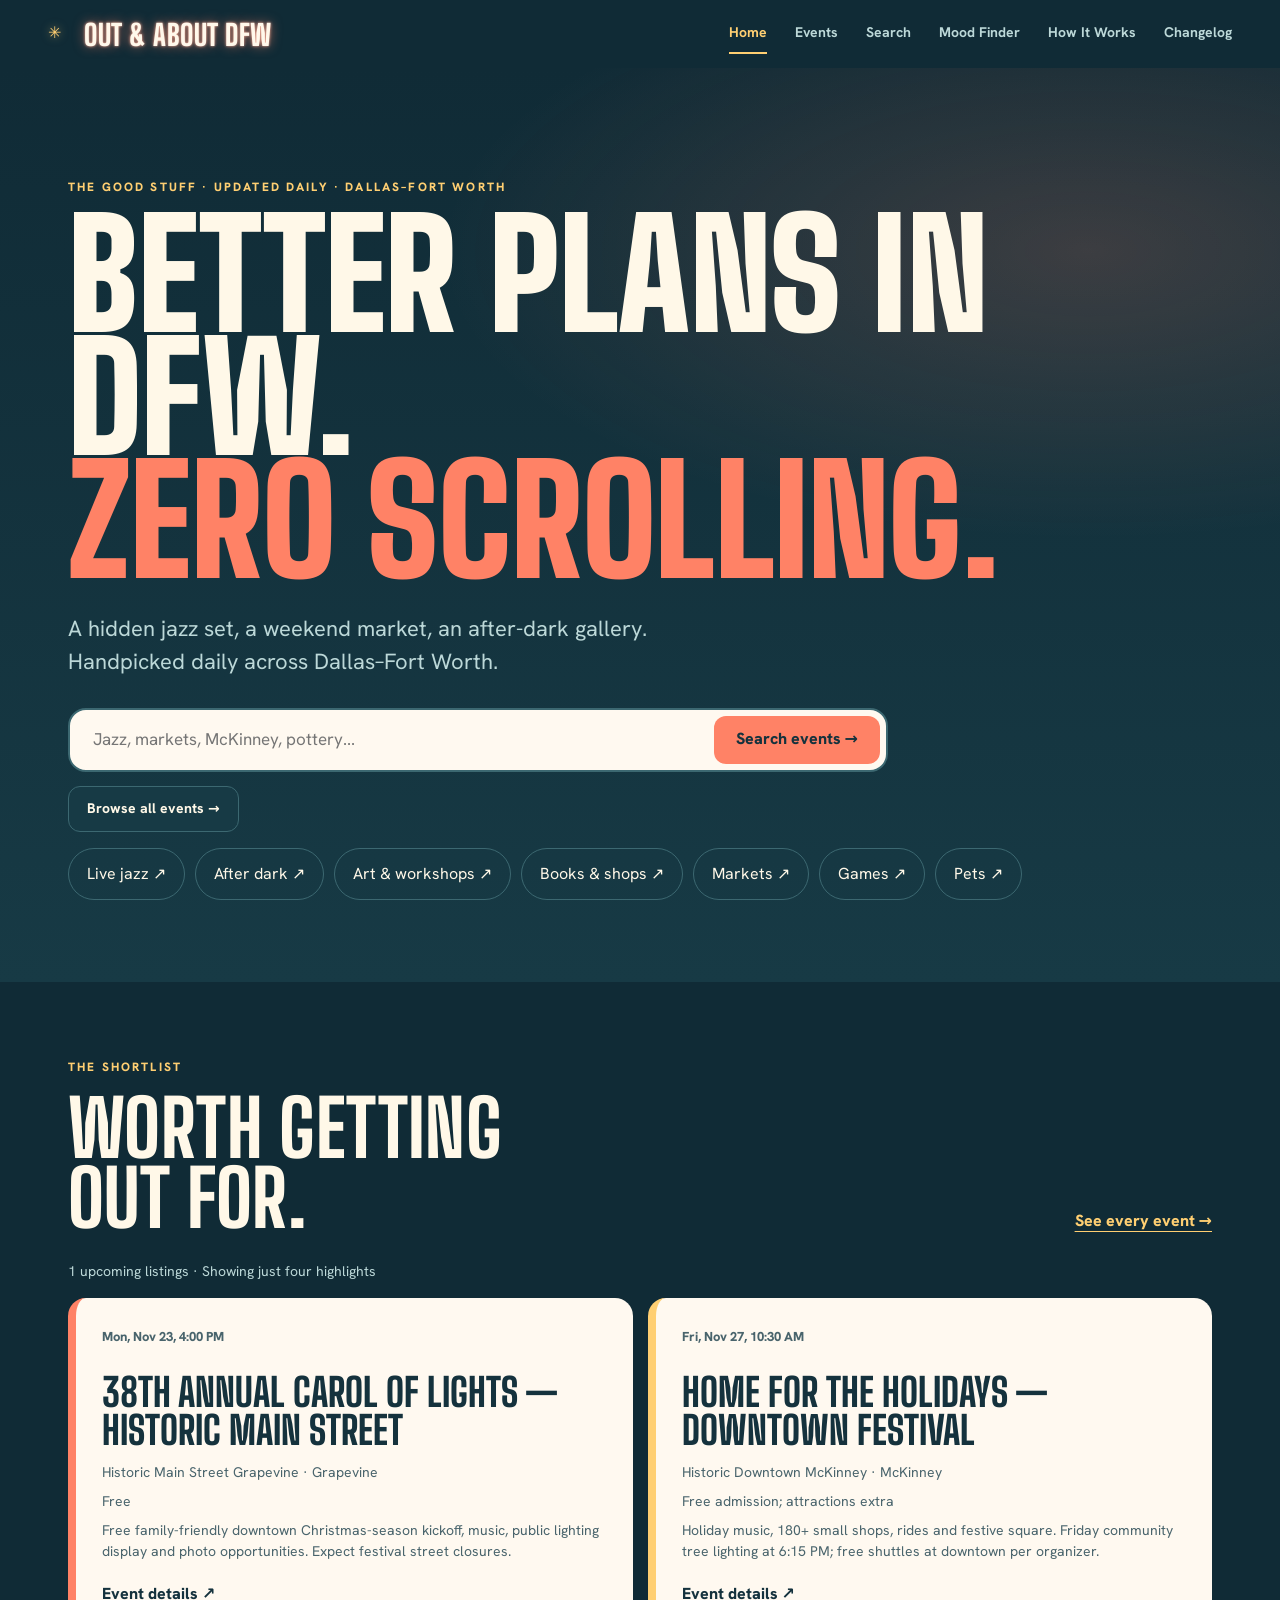
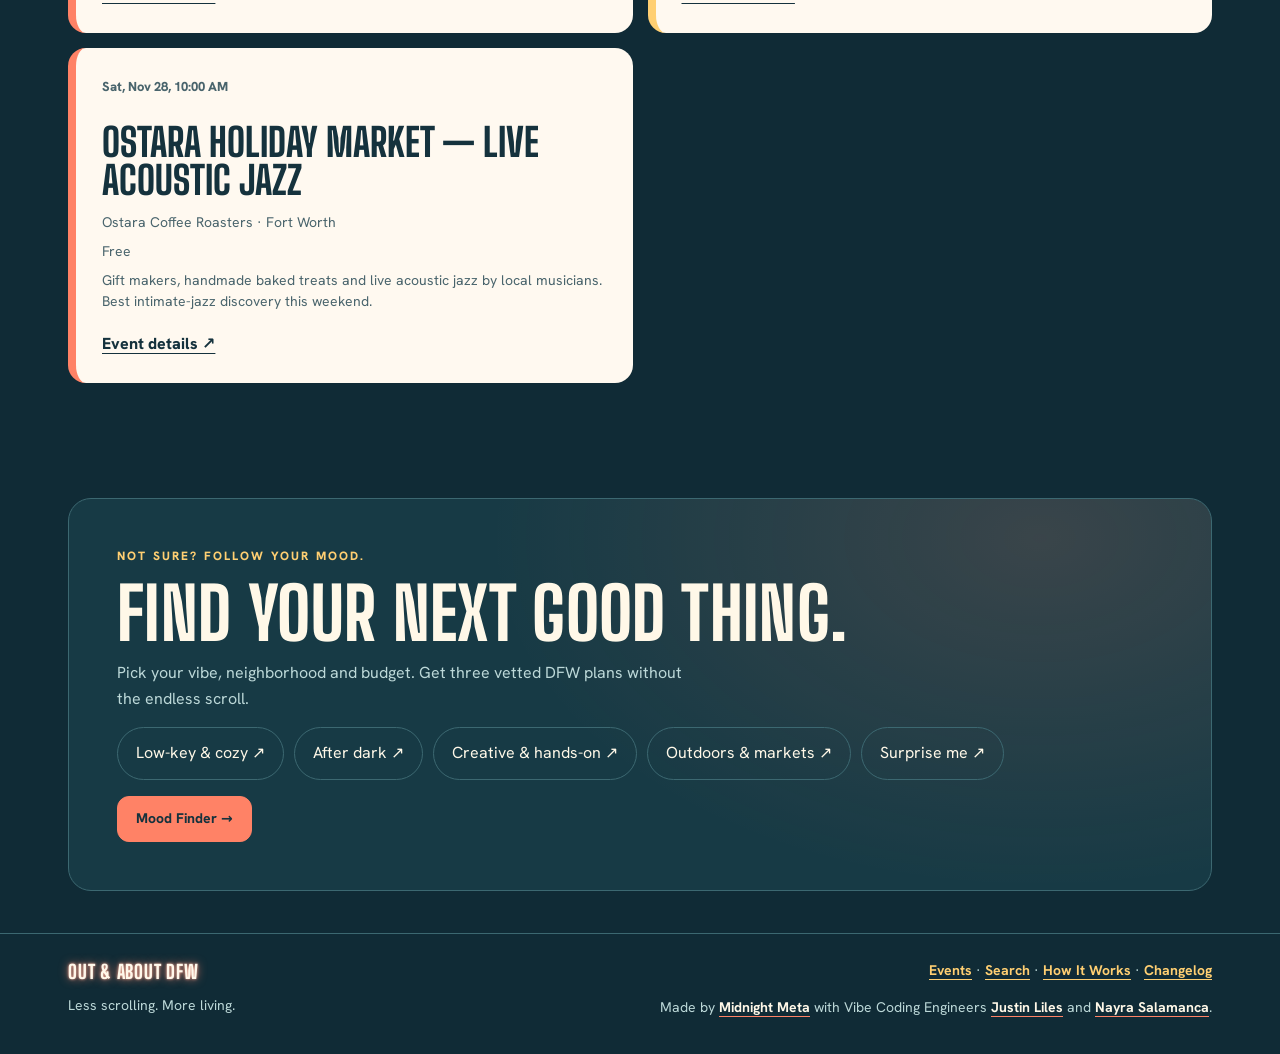
==== commit e3cf339e: "Pre-render three current Nov 23–29 verified homepage shortlist cards" ====
--- a/index.html
+++ b/index.html
@@ -17,7 +17,7 @@
 <div class="hero-quick"><a class="home-button" href="/events.html">Browse all events →</a></div><div class="home-tags home-quick-tags"><a href="/search.html?q=jazz">Live jazz ↗</a><a href="/search.html?q=after%20dark">After dark ↗</a><a href="/search.html?q=art">Art &amp; workshops ↗</a><a href="/search.html?q=book">Books &amp; shops ↗</a><a href="/search.html?q=market">Markets ↗</a><a href="/search.html?q=game">Games ↗</a><a href="/search.html?q=pet">Pets ↗</a></div>
 <div id="lucky-result" class="lucky-result" hidden aria-live="polite"></div>
 </div></section>
-<section class="wrap home-section" id="home-picks"><div class="home-heading"><div><p class="change-eyebrow">THE SHORTLIST</p><h2>Worth getting<br>out for.</h2></div><a href="/events.html">See every event →</a></div><p id="home-status" class="home-muted">Updated daily · Three handpicked DFW plans</p><div id="home-cards" class="home-grid" data-prerendered="true"><article class="home-pick"><span class="home-pick-date">Sat, Nov 21, 10:00 AM</span><h3><a href="/event/mckinney-vintage-ceramic-tree-2026-11-21.html">Vintage Ceramic Tree &amp; Cactus Painting Workshop</a></h3><p>Walls of Clay · McKinney</p><p>$52–$105 by project</p><p>Beginner-friendly ceramic tree or cactus decorating with glazing, kiln firing and light kit. Limited capacity; registration required.</p><a href="/event/mckinney-vintage-ceramic-tree-2026-11-21.html">Event details ↗</a></article><article class="home-pick"><span class="home-pick-date">Sat, Nov 21, 10:00 AM</span><h3><a href="/event/mckinney-vintage-market-days-2026-11-21.html">Vintage Market Days of Dallas–McKinney</a></h3><p>Myers Park &amp; Event Center · McKinney</p><p>$10 general admission; children under 12 free</p><p>Vendor market featuring antiques, handcrafted gifts, art, jewelry and home decor.</p><a href="/event/mckinney-vintage-market-days-2026-11-21.html">Event details ↗</a></article><article class="home-pick"><span class="home-pick-date">Sat, Nov 21, 10:00 AM</span><h3><a href="/event/dallas-turtle-creek-arts-2026-11-21.html">Turtle Creek Fall Arts Festival</a></h3><p>Reverchon Park · Dallas</p><p>Free festival admission listed; purchases extra</p><p>Independent artists, photography, sculpture, glass, metalwork, acoustic music and a park stroll.</p><a href="/event/dallas-turtle-creek-arts-2026-11-21.html">Event details ↗</a></article></div></section>
+<section class="wrap home-section" id="home-picks"><div class="home-heading"><div><p class="change-eyebrow">THE SHORTLIST</p><h2>Worth getting<br>out for.</h2></div><a href="/events.html">See every event →</a></div><p id="home-status" class="home-muted">Updated November 23 · 3 handpicked DFW plans</p><div id="home-cards" class="home-grid" data-prerendered="true"><article class="home-pick"><span class="home-pick-date">Mon, Nov 23, 4:00 PM</span><h3><a href="/event/grapevine-carol-of-lights-2026-11-23.html">38th Annual Carol of Lights — Historic Main Street</a></h3><p>Historic Main Street Grapevine · Grapevine</p><p>Free</p><p>Free family-friendly downtown Christmas-season kickoff, music, public lighting display and photo opportunities. Expect festival street closures.</p><a href="/event/grapevine-carol-of-lights-2026-11-23.html">Event details ↗</a></article><article class="home-pick"><span class="home-pick-date">Fri, Nov 27, 10:30 AM</span><h3><a href="/event/mckinney-home-for-holidays-2026-11-27.html">Home for the Holidays — Downtown Festival</a></h3><p>Historic Downtown McKinney · McKinney</p><p>Free admission; attractions extra</p><p>Holiday music, 180+ small shops, rides and festive square. Friday community tree lighting at 6:15 PM; free shuttles at downtown per organizer.</p><a href="/event/mckinney-home-for-holidays-2026-11-27.html">Event details ↗</a></article><article class="home-pick"><span class="home-pick-date">Sat, Nov 28, 10:00 AM</span><h3><a href="/event/fortworth-ostara-market-jazz-2026-11-28.html">Ostara Holiday Market — Live Acoustic Jazz</a></h3><p>Ostara Coffee Roasters · Fort Worth</p><p>Free</p><p>Gift makers, handmade baked treats and live acoustic jazz by local musicians. Best intimate-jazz discovery this weekend.</p><a href="/event/fortworth-ostara-market-jazz-2026-11-28.html">Event details ↗</a></article></div></section>
 <section class="wrap home-section mood-invite"><div class="mood-invite-inner"><div><p class="change-eyebrow">NOT SURE? FOLLOW YOUR MOOD.</p><h2>FIND YOUR NEXT GOOD THING.</h2><p>Pick your vibe, neighborhood and budget. Get three vetted DFW plans without the endless scroll.</p><div class="home-tags"><a href="/mood.html?mood=creative">Low-key &amp; cozy ↗</a><a href="/mood.html?mood=afterdark">After dark ↗</a><a href="/mood.html?mood=creative">Creative &amp; hands-on ↗</a><a href="/mood.html?mood=explore">Outdoors &amp; markets ↗</a><a href="/mood.html?mood=surprise">Surprise me ↗</a></div><a class="home-button primary" href="/mood.html">Mood Finder →</a></div></div></section></main>
 <footer class="foot"><div class="wrap credit-footer"><div><a class="neon small" href="/">Out &amp; About DFW</a><p>Less scrolling. More living.</p></div><div class="credit-links"><a href="/events.html">Events</a> · <a href="/search.html">Search</a> · <a href="/how-it-works.html">How It Works</a> · <a href="/changelog.html">Changelog</a><p>Made by <a href="https://midnightmeta.dev/" target="_blank" rel="noopener noreferrer">Midnight Meta</a> with Vibe Coding Engineers <a href="https://justinliles.com/" target="_blank" rel="noopener noreferrer">Justin Liles</a> and <a href="https://nayrasalamanca.com/" target="_blank" rel="noopener noreferrer">Nayra Salamanca</a>.</p></div></div></footer>
 <script src="discover.js" defer></script></body></html>
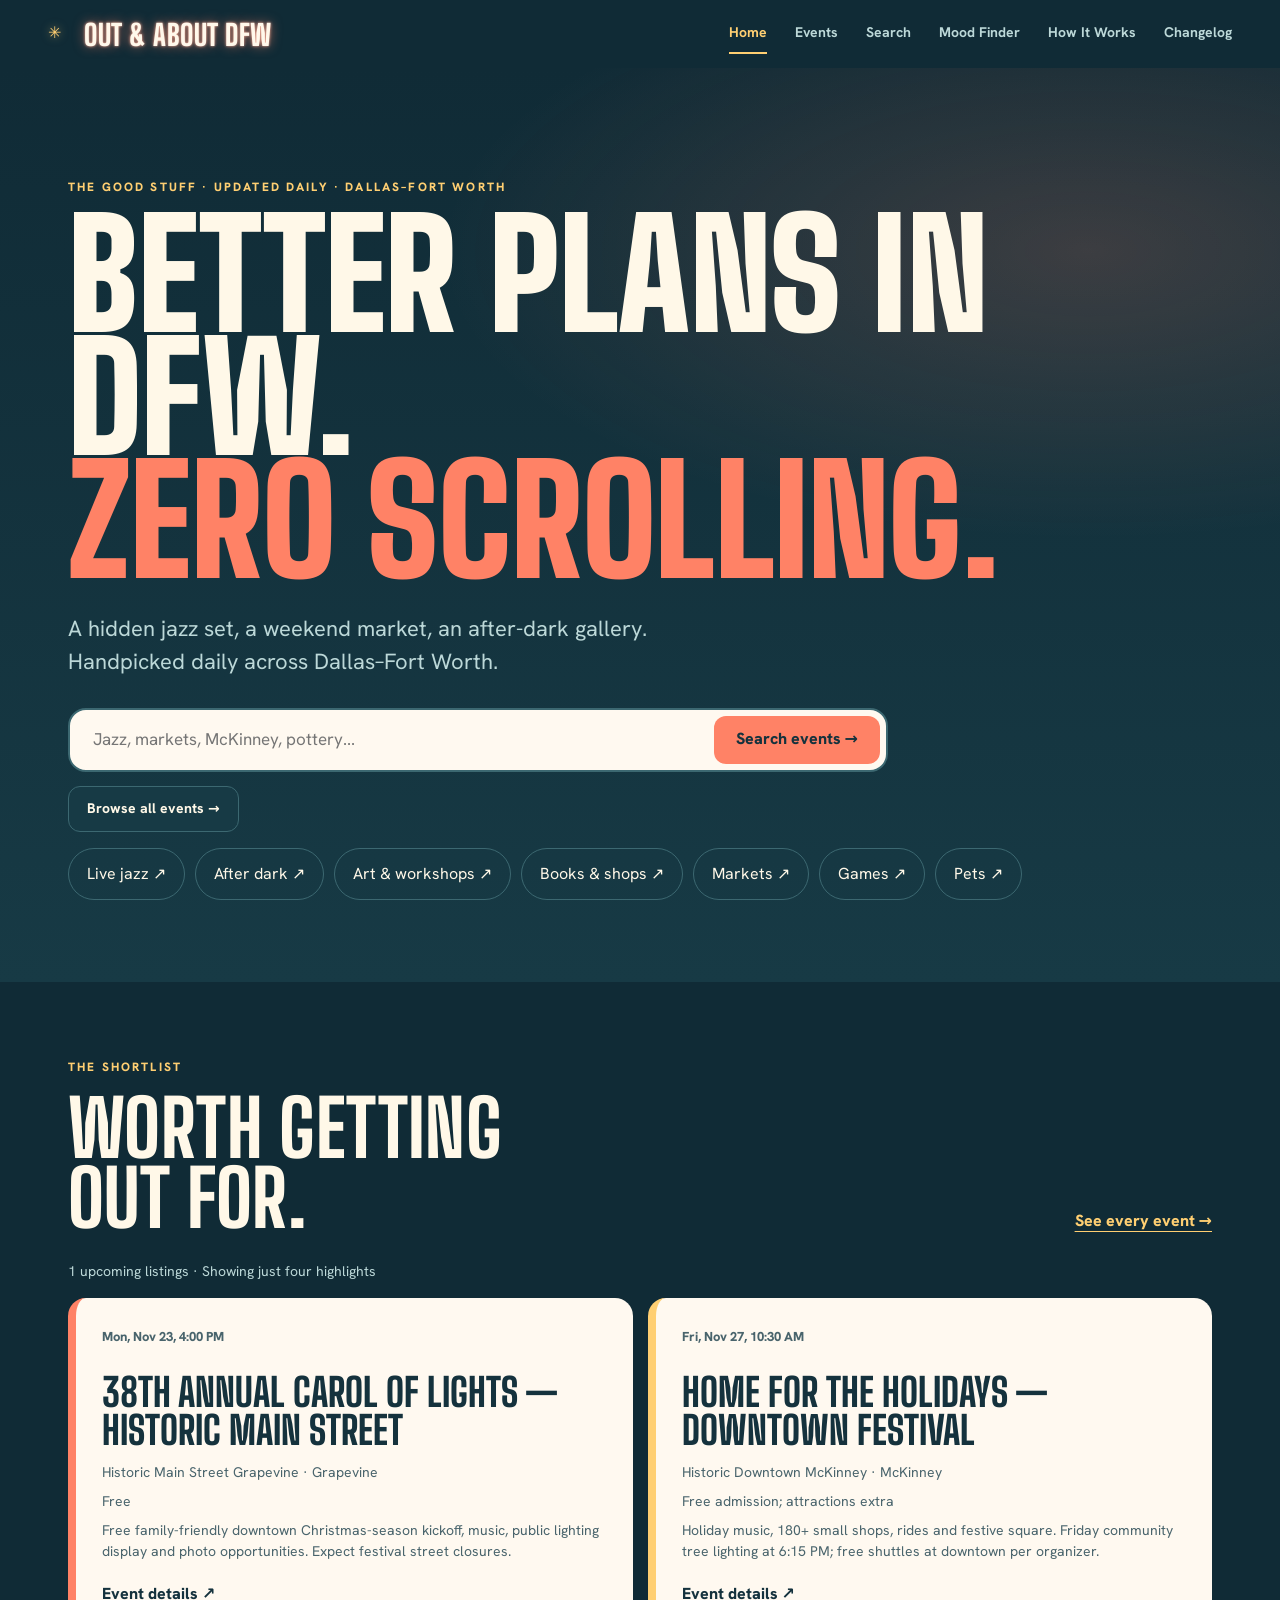
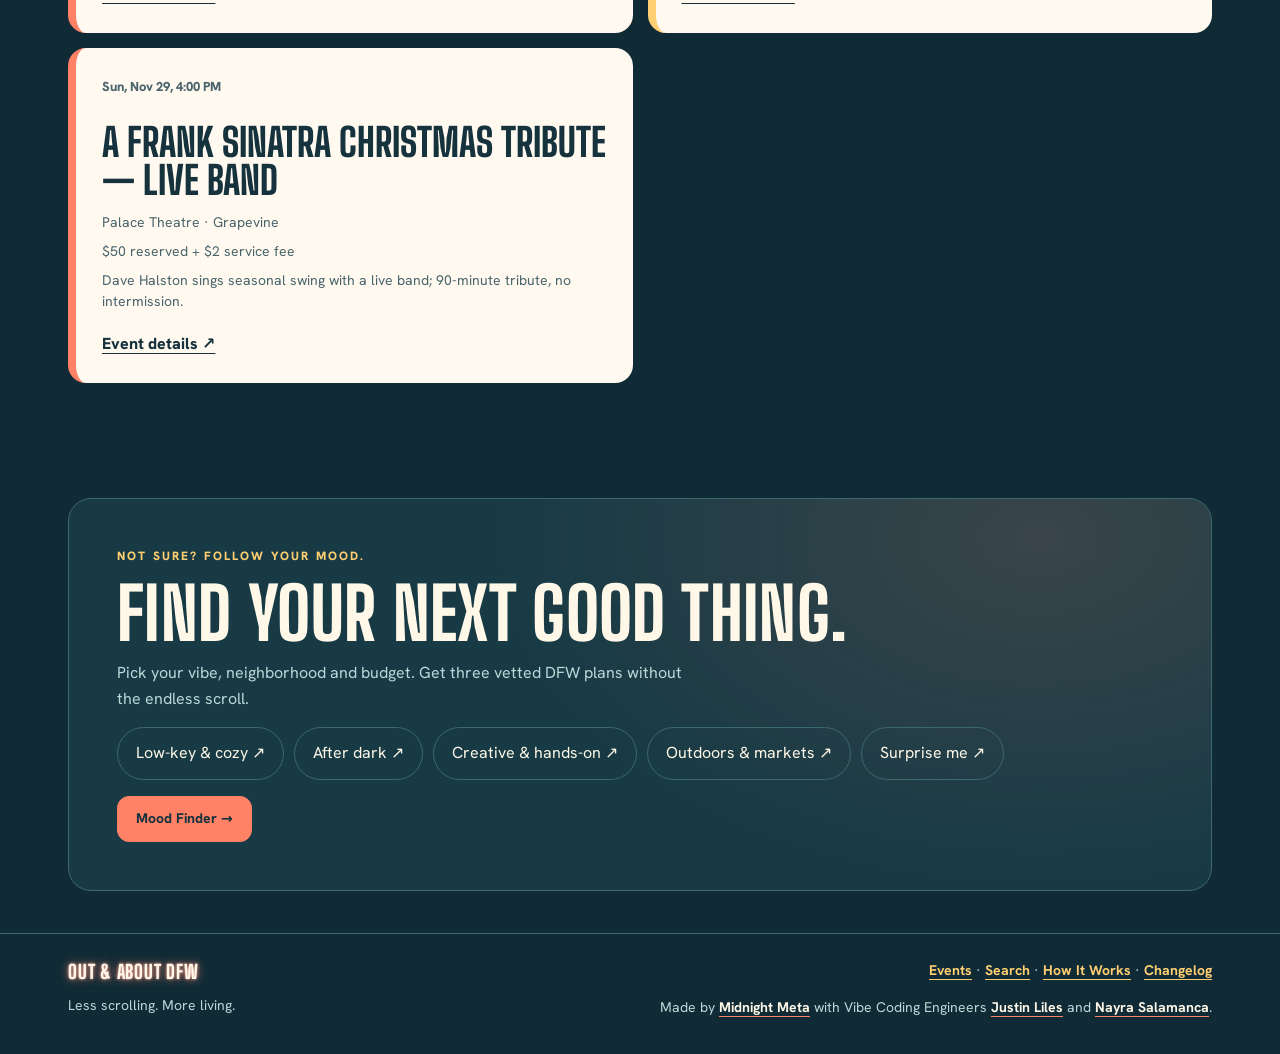
==== commit e40725c2: "Refresh three SEO-visible cards with dated family-friendly music and holiday picks" ====
--- a/index.html
+++ b/index.html
@@ -17,7 +17,7 @@
 <div class="hero-quick"><a class="home-button" href="/events.html">Browse all events →</a></div><div class="home-tags home-quick-tags"><a href="/search.html?q=jazz">Live jazz ↗</a><a href="/search.html?q=after%20dark">After dark ↗</a><a href="/search.html?q=art">Art &amp; workshops ↗</a><a href="/search.html?q=book">Books &amp; shops ↗</a><a href="/search.html?q=market">Markets ↗</a><a href="/search.html?q=game">Games ↗</a><a href="/search.html?q=pet">Pets ↗</a></div>
 <div id="lucky-result" class="lucky-result" hidden aria-live="polite"></div>
 </div></section>
-<section class="wrap home-section" id="home-picks"><div class="home-heading"><div><p class="change-eyebrow">THE SHORTLIST</p><h2>Worth getting<br>out for.</h2></div><a href="/events.html">See every event →</a></div><p id="home-status" class="home-muted">Updated November 23 · 3 handpicked DFW plans</p><div id="home-cards" class="home-grid" data-prerendered="true"><article class="home-pick"><span class="home-pick-date">Mon, Nov 23, 4:00 PM</span><h3><a href="/event/grapevine-carol-of-lights-2026-11-23.html">38th Annual Carol of Lights — Historic Main Street</a></h3><p>Historic Main Street Grapevine · Grapevine</p><p>Free</p><p>Free family-friendly downtown Christmas-season kickoff, music, public lighting display and photo opportunities. Expect festival street closures.</p><a href="/event/grapevine-carol-of-lights-2026-11-23.html">Event details ↗</a></article><article class="home-pick"><span class="home-pick-date">Fri, Nov 27, 10:30 AM</span><h3><a href="/event/mckinney-home-for-holidays-2026-11-27.html">Home for the Holidays — Downtown Festival</a></h3><p>Historic Downtown McKinney · McKinney</p><p>Free admission; attractions extra</p><p>Holiday music, 180+ small shops, rides and festive square. Friday community tree lighting at 6:15 PM; free shuttles at downtown per organizer.</p><a href="/event/mckinney-home-for-holidays-2026-11-27.html">Event details ↗</a></article><article class="home-pick"><span class="home-pick-date">Sat, Nov 28, 10:00 AM</span><h3><a href="/event/fortworth-ostara-market-jazz-2026-11-28.html">Ostara Holiday Market — Live Acoustic Jazz</a></h3><p>Ostara Coffee Roasters · Fort Worth</p><p>Free</p><p>Gift makers, handmade baked treats and live acoustic jazz by local musicians. Best intimate-jazz discovery this weekend.</p><a href="/event/fortworth-ostara-market-jazz-2026-11-28.html">Event details ↗</a></article></div></section>
+<section class="wrap home-section" id="home-picks"><div class="home-heading"><div><p class="change-eyebrow">THE SHORTLIST</p><h2>Worth getting<br>out for.</h2></div><a href="/events.html">See every event →</a></div><p id="home-status" class="home-muted">Updated November 23 · 3 handpicked DFW plans</p><div id="home-cards" class="home-grid" data-prerendered="true"><article class="home-pick"><span class="home-pick-date">Mon, Nov 23, 4:00 PM</span><h3><a href="/event/grapevine-carol-of-lights-2026-11-23.html">38th Annual Carol of Lights — Historic Main Street</a></h3><p>Historic Main Street Grapevine · Grapevine</p><p>Free</p><p>Free family-friendly downtown Christmas-season kickoff, music, public lighting display and photo opportunities. Expect festival street closures.</p><a href="/event/grapevine-carol-of-lights-2026-11-23.html">Event details ↗</a></article><article class="home-pick"><span class="home-pick-date">Fri, Nov 27, 10:30 AM</span><h3><a href="/event/mckinney-home-for-holidays-2026-11-27.html">Home for the Holidays — Downtown Festival</a></h3><p>Historic Downtown McKinney · McKinney</p><p>Free admission; attractions extra</p><p>Holiday music, 180+ small shops, rides and festive square. Friday community tree lighting at 6:15 PM; free shuttles at downtown per organizer.</p><a href="/event/mckinney-home-for-holidays-2026-11-27.html">Event details ↗</a></article><article class="home-pick"><span class="home-pick-date">Sun, Nov 29, 4:00 PM</span><h3><a href="/event/grapevine-sinatra-tribute-2026-11-29.html">A Frank Sinatra Christmas Tribute — Live Band</a></h3><p>Palace Theatre · Grapevine</p><p>$50 reserved + $2 service fee</p><p>Dave Halston sings seasonal swing with a live band; 90-minute tribute, no intermission.</p><a href="/event/grapevine-sinatra-tribute-2026-11-29.html">Event details ↗</a></article></div></section>
 <section class="wrap home-section mood-invite"><div class="mood-invite-inner"><div><p class="change-eyebrow">NOT SURE? FOLLOW YOUR MOOD.</p><h2>FIND YOUR NEXT GOOD THING.</h2><p>Pick your vibe, neighborhood and budget. Get three vetted DFW plans without the endless scroll.</p><div class="home-tags"><a href="/mood.html?mood=creative">Low-key &amp; cozy ↗</a><a href="/mood.html?mood=afterdark">After dark ↗</a><a href="/mood.html?mood=creative">Creative &amp; hands-on ↗</a><a href="/mood.html?mood=explore">Outdoors &amp; markets ↗</a><a href="/mood.html?mood=surprise">Surprise me ↗</a></div><a class="home-button primary" href="/mood.html">Mood Finder →</a></div></div></section></main>
 <footer class="foot"><div class="wrap credit-footer"><div><a class="neon small" href="/">Out &amp; About DFW</a><p>Less scrolling. More living.</p></div><div class="credit-links"><a href="/events.html">Events</a> · <a href="/search.html">Search</a> · <a href="/how-it-works.html">How It Works</a> · <a href="/changelog.html">Changelog</a><p>Made by <a href="https://midnightmeta.dev/" target="_blank" rel="noopener noreferrer">Midnight Meta</a> with Vibe Coding Engineers <a href="https://justinliles.com/" target="_blank" rel="noopener noreferrer">Justin Liles</a> and <a href="https://nayrasalamanca.com/" target="_blank" rel="noopener noreferrer">Nayra Salamanca</a>.</p></div></div></footer>
 <script src="discover.js" defer></script></body></html>
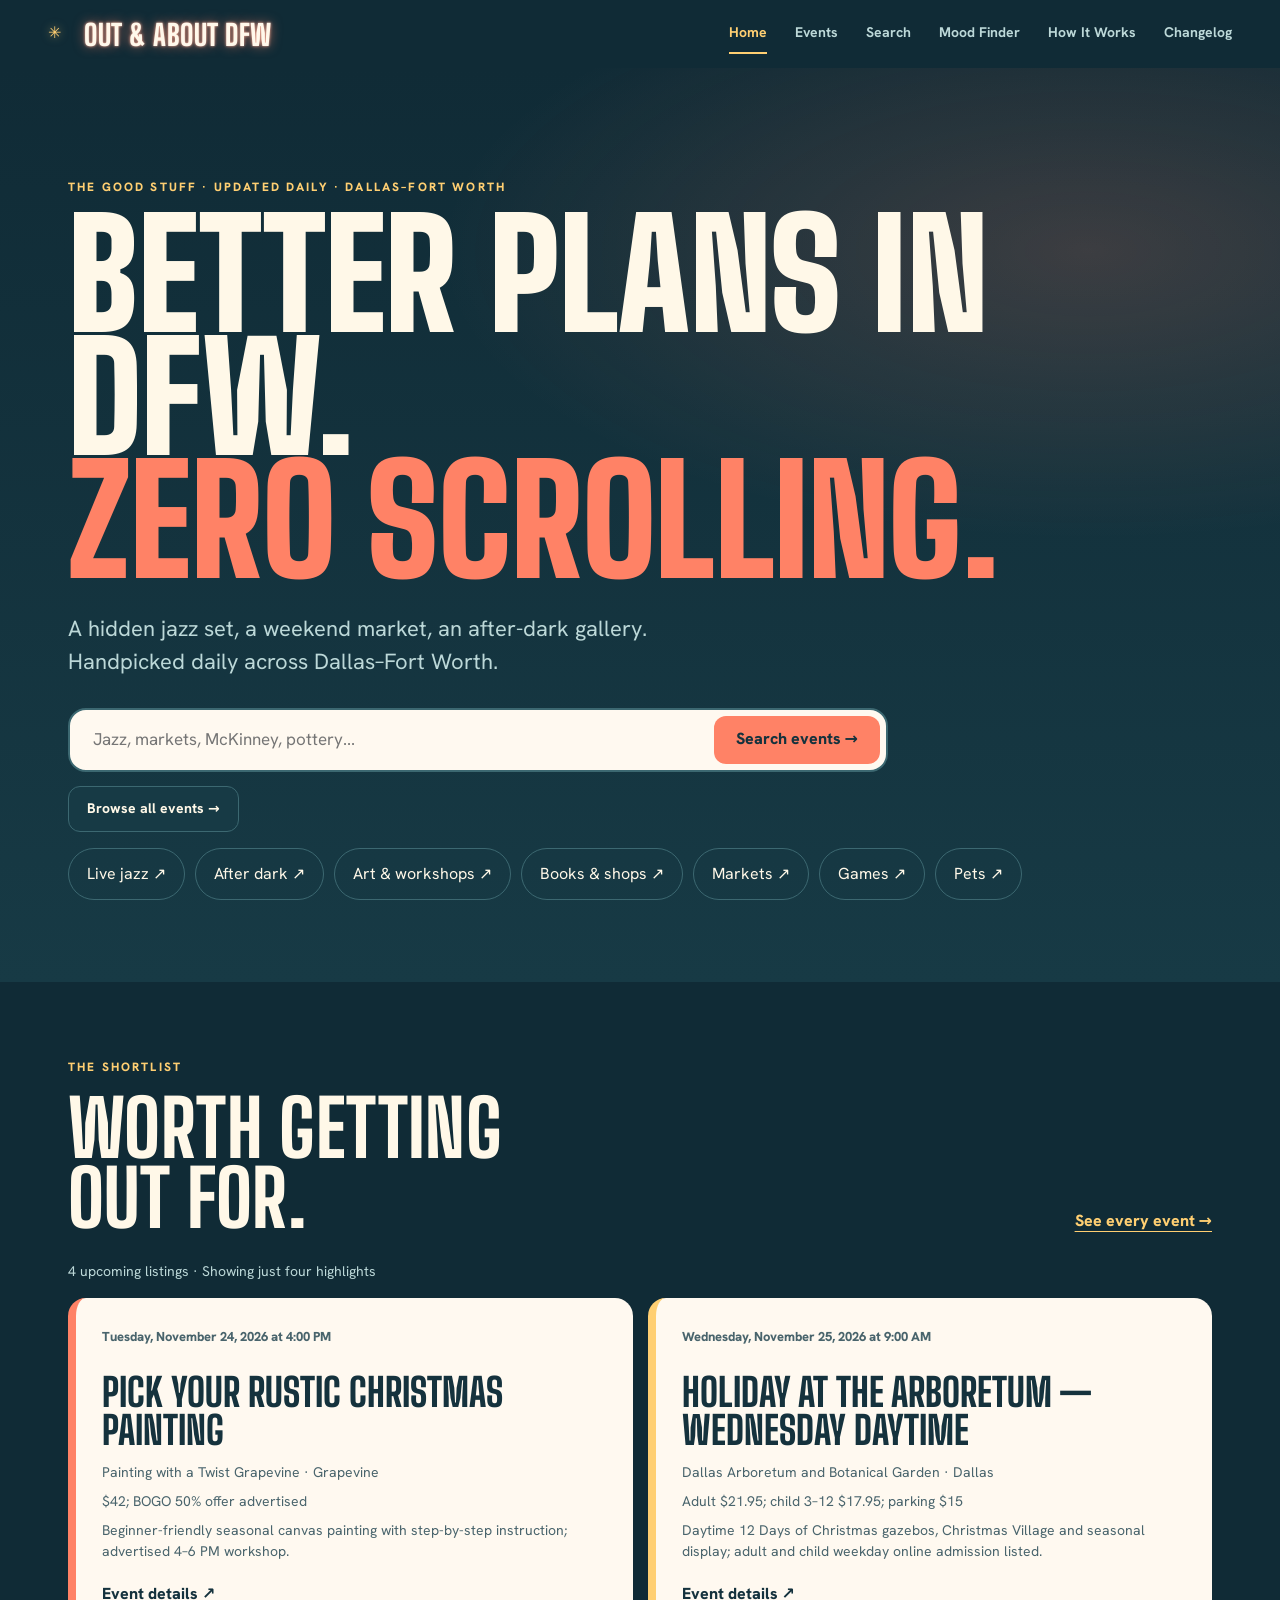
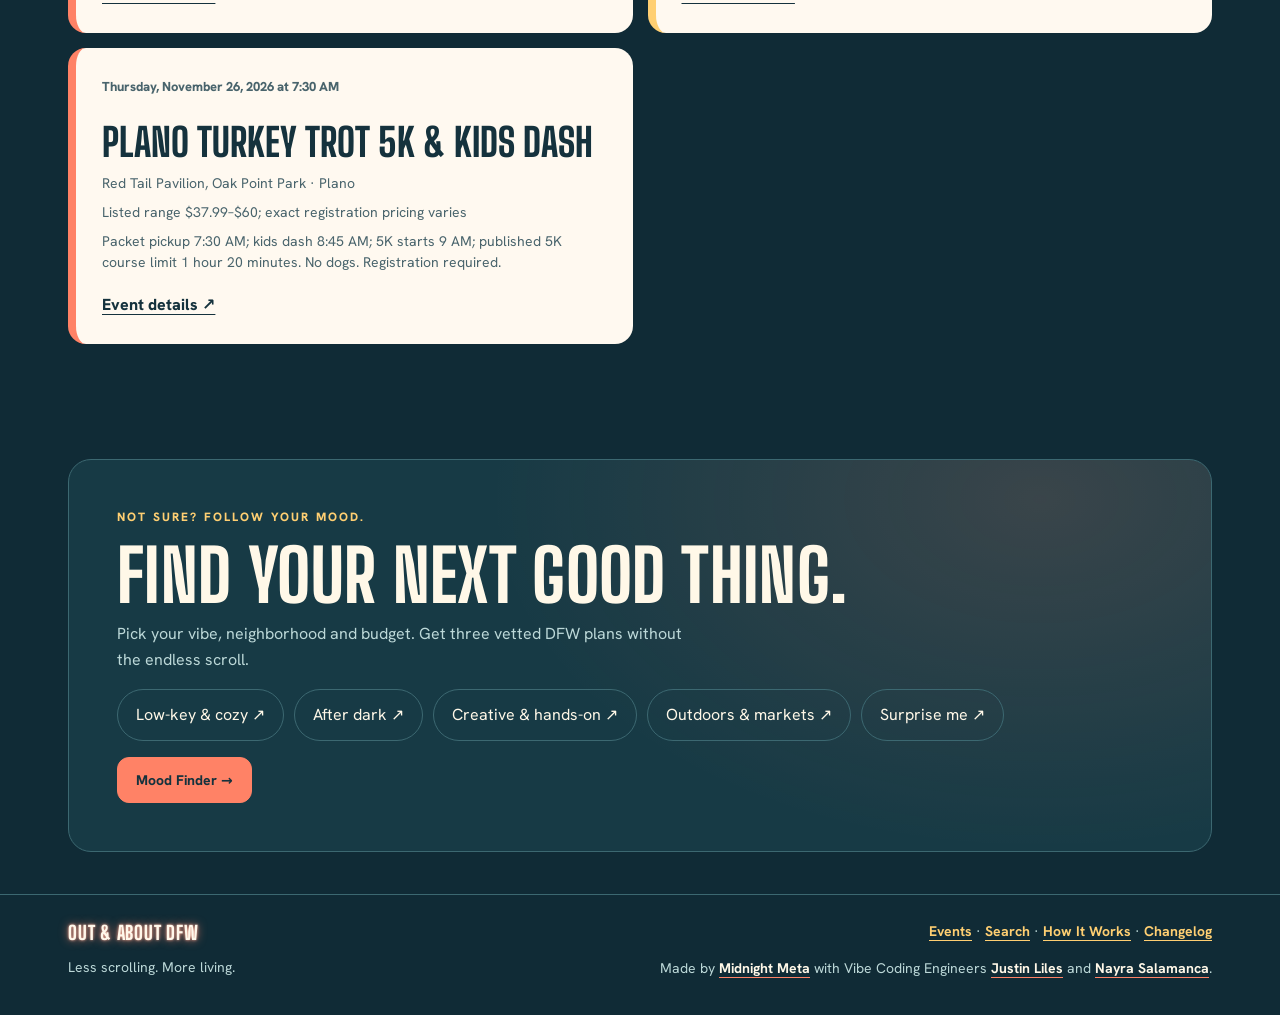
==== commit 2d710203: "Refresh November 24 static homepage event cards" ====
--- a/index.html
+++ b/index.html
@@ -17,7 +17,7 @@
 <div class="hero-quick"><a class="home-button" href="/events.html">Browse all events →</a></div><div class="home-tags home-quick-tags"><a href="/search.html?q=jazz">Live jazz ↗</a><a href="/search.html?q=after%20dark">After dark ↗</a><a href="/search.html?q=art">Art &amp; workshops ↗</a><a href="/search.html?q=book">Books &amp; shops ↗</a><a href="/search.html?q=market">Markets ↗</a><a href="/search.html?q=game">Games ↗</a><a href="/search.html?q=pet">Pets ↗</a></div>
 <div id="lucky-result" class="lucky-result" hidden aria-live="polite"></div>
 </div></section>
-<section class="wrap home-section" id="home-picks"><div class="home-heading"><div><p class="change-eyebrow">THE SHORTLIST</p><h2>Worth getting<br>out for.</h2></div><a href="/events.html">See every event →</a></div><p id="home-status" class="home-muted">Updated November 23 · 3 handpicked DFW plans</p><div id="home-cards" class="home-grid" data-prerendered="true"><article class="home-pick"><span class="home-pick-date">Mon, Nov 23, 4:00 PM</span><h3><a href="/event/grapevine-carol-of-lights-2026-11-23.html">38th Annual Carol of Lights — Historic Main Street</a></h3><p>Historic Main Street Grapevine · Grapevine</p><p>Free</p><p>Free family-friendly downtown Christmas-season kickoff, music, public lighting display and photo opportunities. Expect festival street closures.</p><a href="/event/grapevine-carol-of-lights-2026-11-23.html">Event details ↗</a></article><article class="home-pick"><span class="home-pick-date">Fri, Nov 27, 10:30 AM</span><h3><a href="/event/mckinney-home-for-holidays-2026-11-27.html">Home for the Holidays — Downtown Festival</a></h3><p>Historic Downtown McKinney · McKinney</p><p>Free admission; attractions extra</p><p>Holiday music, 180+ small shops, rides and festive square. Friday community tree lighting at 6:15 PM; free shuttles at downtown per organizer.</p><a href="/event/mckinney-home-for-holidays-2026-11-27.html">Event details ↗</a></article><article class="home-pick"><span class="home-pick-date">Sun, Nov 29, 4:00 PM</span><h3><a href="/event/grapevine-sinatra-tribute-2026-11-29.html">A Frank Sinatra Christmas Tribute — Live Band</a></h3><p>Palace Theatre · Grapevine</p><p>$50 reserved + $2 service fee</p><p>Dave Halston sings seasonal swing with a live band; 90-minute tribute, no intermission.</p><a href="/event/grapevine-sinatra-tribute-2026-11-29.html">Event details ↗</a></article></div></section>
+<section class="wrap home-section" id="home-picks"><div class="home-heading"><div><p class="change-eyebrow">THE SHORTLIST</p><h2>Worth getting<br>out for.</h2></div><a href="/events.html">See every event →</a></div><p id="home-status" class="home-muted">Updated daily · 3 handpicked DFW plans</p><div id="home-cards" class="home-grid" data-prerendered="true"><article class="home-pick"><span class="home-pick-date">Tuesday, November 24, 2026 at 4:00 PM</span><h3><a href="/event/grapevine-rustic-painting-2026-11-24.html">Pick Your Rustic Christmas Painting</a></h3><p>Painting with a Twist Grapevine · Grapevine</p><p>$42; BOGO 50% offer advertised</p><p>Beginner-friendly seasonal canvas painting with step-by-step instruction; advertised 4–6 PM workshop.</p><a href="/event/grapevine-rustic-painting-2026-11-24.html">Event details ↗</a></article><article class="home-pick"><span class="home-pick-date">Wednesday, November 25, 2026 at 9:00 AM</span><h3><a href="/event/dallas-arboretum-day-2026-11-25.html">Holiday at the Arboretum — Wednesday Daytime</a></h3><p>Dallas Arboretum and Botanical Garden · Dallas</p><p>Adult $21.95; child 3–12 $17.95; parking $15</p><p>Daytime 12 Days of Christmas gazebos, Christmas Village and seasonal display; adult and child weekday online admission listed.</p><a href="/event/dallas-arboretum-day-2026-11-25.html">Event details ↗</a></article><article class="home-pick"><span class="home-pick-date">Thursday, November 26, 2026 at 7:30 AM</span><h3><a href="/event/plano-turkey-trot-2026-11-26.html">Plano Turkey Trot 5K &amp; Kids Dash</a></h3><p>Red Tail Pavilion, Oak Point Park · Plano</p><p>Listed range $37.99–$60; exact registration pricing varies</p><p>Packet pickup 7:30 AM; kids dash 8:45 AM; 5K starts 9 AM; published 5K course limit 1 hour 20 minutes. No dogs. Registration required.</p><a href="/event/plano-turkey-trot-2026-11-26.html">Event details ↗</a></article></div></section>
 <section class="wrap home-section mood-invite"><div class="mood-invite-inner"><div><p class="change-eyebrow">NOT SURE? FOLLOW YOUR MOOD.</p><h2>FIND YOUR NEXT GOOD THING.</h2><p>Pick your vibe, neighborhood and budget. Get three vetted DFW plans without the endless scroll.</p><div class="home-tags"><a href="/mood.html?mood=creative">Low-key &amp; cozy ↗</a><a href="/mood.html?mood=afterdark">After dark ↗</a><a href="/mood.html?mood=creative">Creative &amp; hands-on ↗</a><a href="/mood.html?mood=explore">Outdoors &amp; markets ↗</a><a href="/mood.html?mood=surprise">Surprise me ↗</a></div><a class="home-button primary" href="/mood.html">Mood Finder →</a></div></div></section></main>
 <footer class="foot"><div class="wrap credit-footer"><div><a class="neon small" href="/">Out &amp; About DFW</a><p>Less scrolling. More living.</p></div><div class="credit-links"><a href="/events.html">Events</a> · <a href="/search.html">Search</a> · <a href="/how-it-works.html">How It Works</a> · <a href="/changelog.html">Changelog</a><p>Made by <a href="https://midnightmeta.dev/" target="_blank" rel="noopener noreferrer">Midnight Meta</a> with Vibe Coding Engineers <a href="https://justinliles.com/" target="_blank" rel="noopener noreferrer">Justin Liles</a> and <a href="https://nayrasalamanca.com/" target="_blank" rel="noopener noreferrer">Nayra Salamanca</a>.</p></div></div></footer>
 <script src="discover.js" defer></script></body></html>
